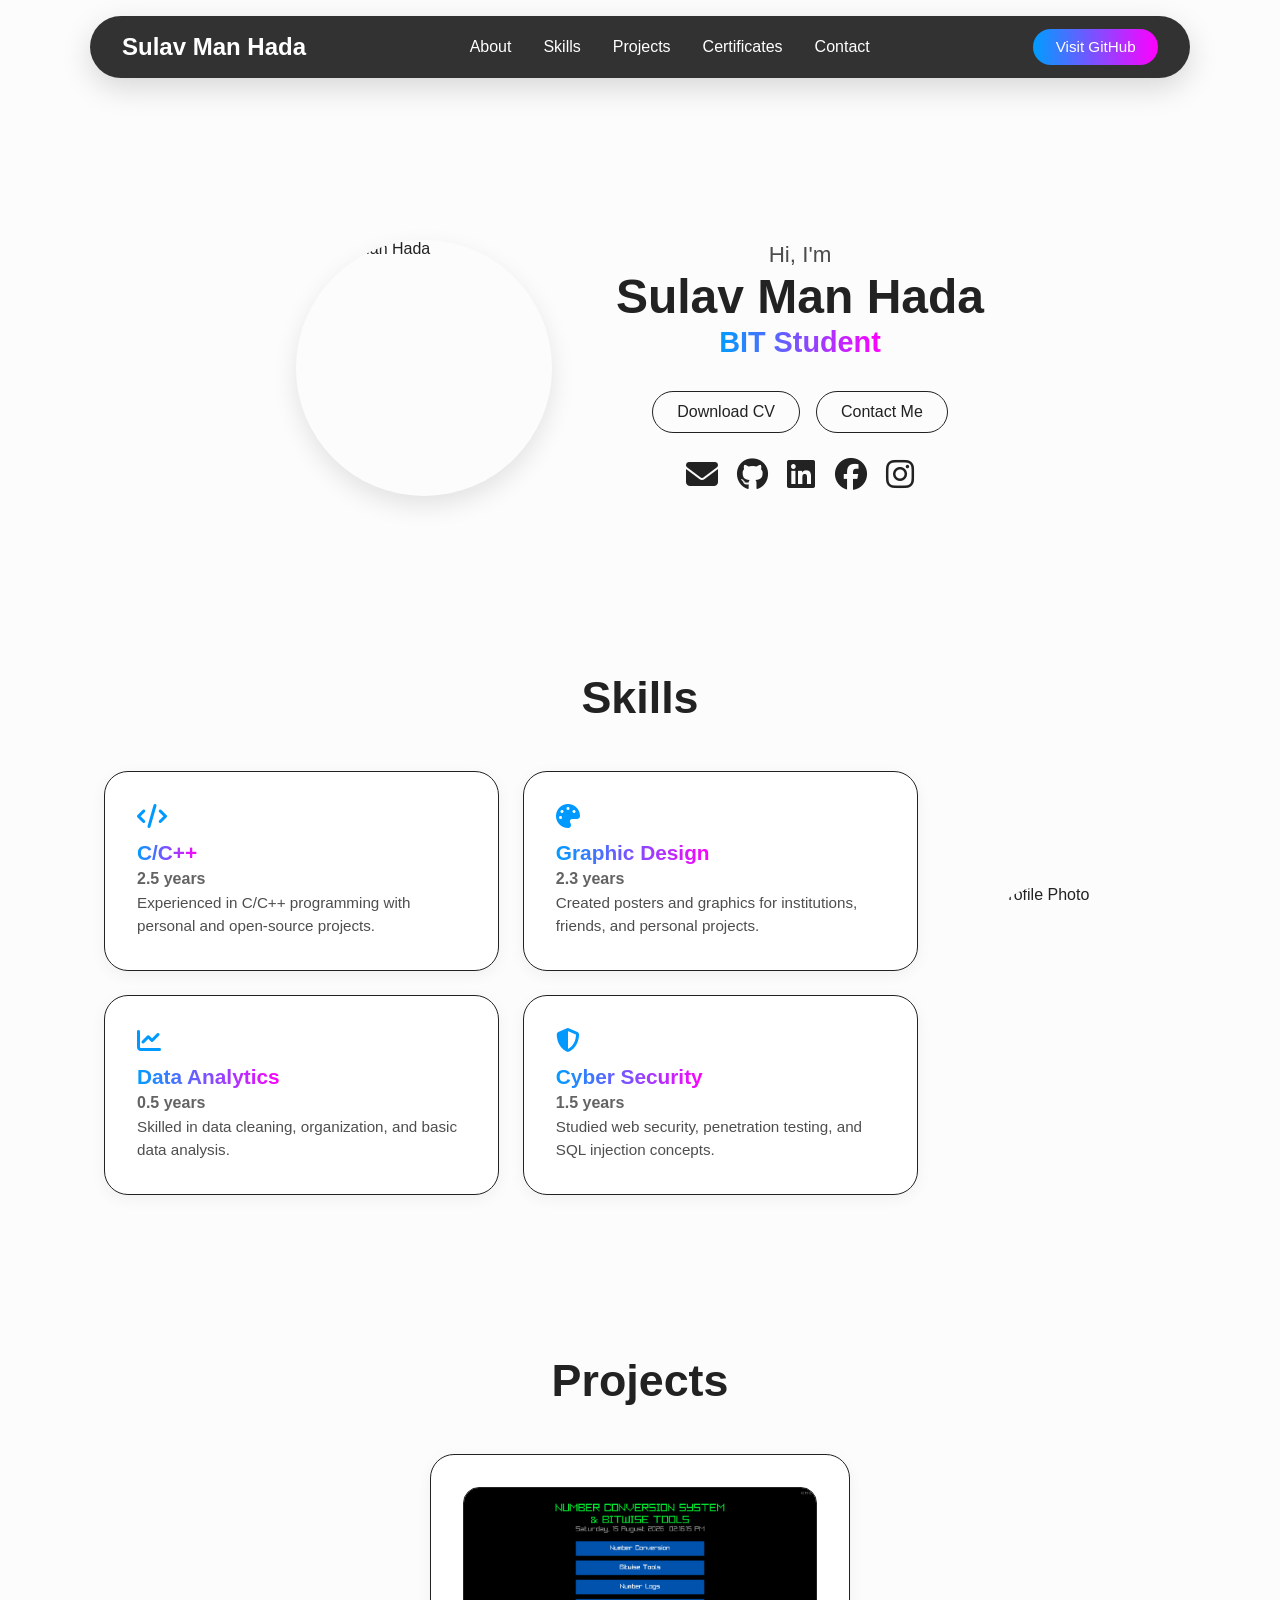
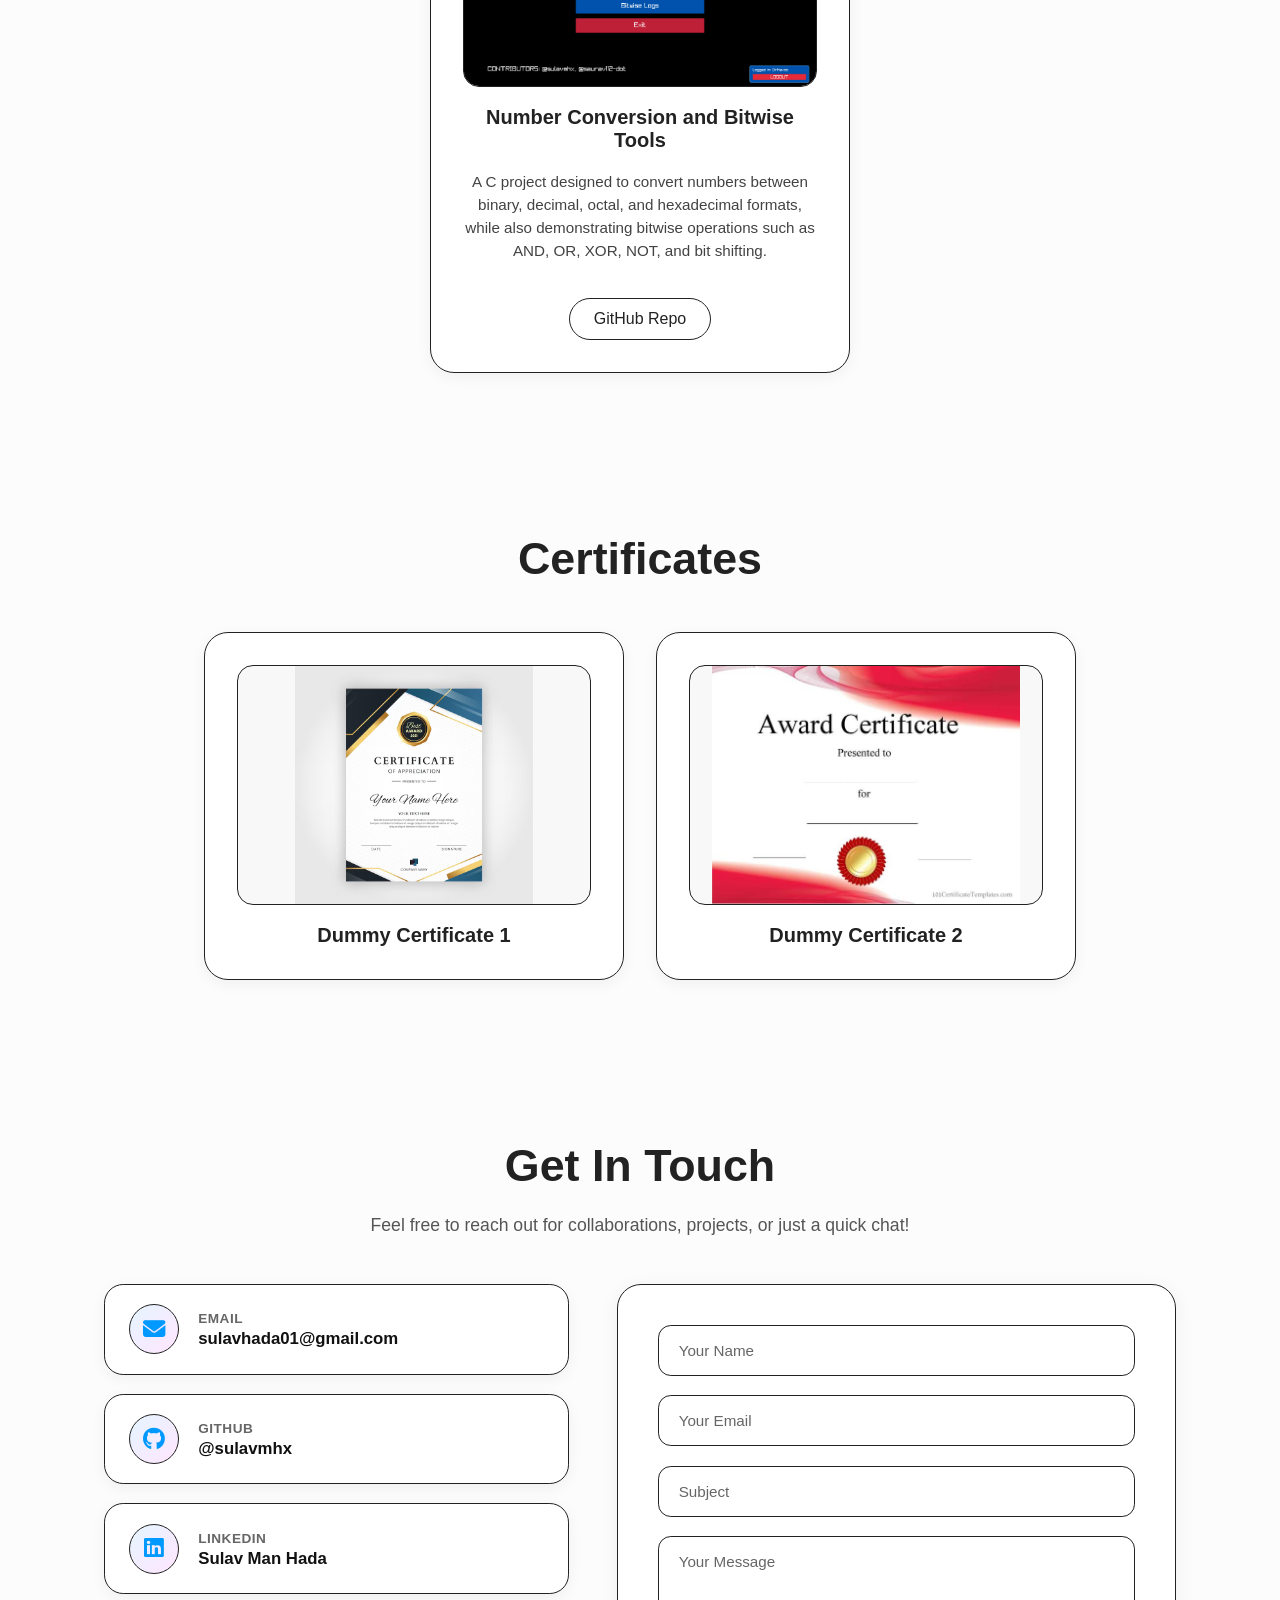
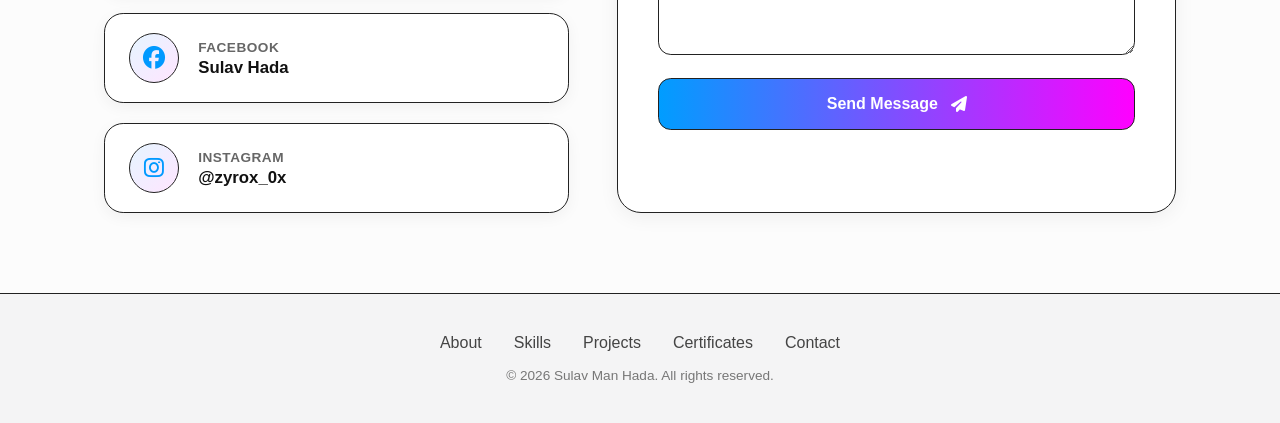
==== index.html @ 3e680df5 "Completed" ====
<!DOCTYPE html>
<html lang="en">
<head>
    <meta charset="UTF-8">
    <meta name="viewport" content="width=device-width, initial-scale=1.0">
    <title>Sulav Man Hada | Portfolio</title>
    <link rel="icon" type="image/png" href="Me/Photo.jpg">
    <link rel="stylesheet" href="styles.css">
    <link rel="stylesheet" href="https://cdnjs.cloudflare.com/ajax/libs/font-awesome/6.4.0/css/all.min.css">
</head>
<body>
    <header class="header">
        <a href="#" class="logo"><span>Sulav Man Hada</span></a>
        <ul class="navbar">
            <li><a href="#about">About</a></li>
            <li><a href="#skills">Skills</a></li>
            <li><a href="#projects">Projects</a></li>
            <li><a href="#certificates">Certificates</a></li>
            <li><a href="#contact">Contact</a></li>

            <li class="navbar-github"><a href="https://github.com/sulavmhx" target="_blank" rel="noopener">Visit GitHub</a></li>
        </ul>
        <i class="fa-solid fa-bars" id="menu-icon" role="button" tabindex="0" aria-label="Toggle navigation menu" aria-expanded="false"></i>
        <a href="https://github.com/sulavmhx" target="_blank" rel="noopener" class="visit-btn">Visit GitHub</a>
    </header>

    <main class="main-content">
        <section id="about" class="about">
            <div class="about-container">
                <img src="me/Photo.jpg" alt="Sulav Man Hada">
                <div class="info-box">
                    <div class="text">
                        <h3>Hi, I'm</h3>
                        <p>Sulav Man Hada</p>
                        <span>BIT Student</span>
                    </div>
                    <div class="btn-group">
                        <a href="CV.pdf" download class="btn">Download CV</a>
                        <a href="#contact" class="btn">Contact Me</a>
                    </div>
                    <div class="socials">
                        <a href="mailto:sulavhada01@gmail.com" aria-label="Email"><i class="fa-solid fa-envelope"></i></a>
                        <a href="https://github.com/sulavmhx" target="_blank" rel="noopener" aria-label="GitHub"><i class="fa-brands fa-github"></i></a>
                        <a href="https://www.linkedin.com/in/sulav-man-hada-7358aa372/" target="_blank" rel="noopener" aria-label="LinkedIn"><i class="fa-brands fa-linkedin"></i></a>
                        <a href="https://www.facebook.com/hada.sulav" target="_blank" rel="noopener" aria-label="Facebook"><i class="fa-brands fa-facebook"></i></a>
                        <a href="https://www.instagram.com/zyrox_0x/" target="_blank" rel="noopener" aria-label="Instagram"><i class="fa-brands fa-instagram"></i></a>
                    </div>
                </div>
            </div>
        </section>

        <section id="skills" class="skills">
            <h2 class="section-title">Skills</h2>
            <div class="skills-info">
                <div class="grid">
                    <div class="grid-card">
                        <i class="fa-solid fa-code"></i>
                        <span>C/C++</span>
                        <h3>2.5 years</h3>
                        <p>Experienced in C/C++ programming with personal and open-source projects.</p>
                    </div>
                    <div class="grid-card">
                        <i class="fa-solid fa-palette"></i>
                        <span>Graphic Design</span>
                        <h3>2.3 years</h3>
                        <p>Created posters and graphics for institutions, friends, and personal projects.</p>
                    </div>
                    <div class="grid-card">
                        <i class="fa-solid fa-chart-line"></i>
                        <span>Data Analytics</span>
                        <h3>0.5 years</h3>
                        <p>Skilled in data cleaning, organization, and basic data analysis.</p>
                    </div>
                    <div class="grid-card">
                        <i class="fa-solid fa-shield-halved"></i>
                        <span>Cyber Security</span>
                        <h3>1.5 years</h3>
                        <p>Studied web security, penetration testing, and SQL injection concepts.</p>
                    </div>
                </div>
                <img src="me/Photo.jpg" alt="Profile Photo">
            </div>
        </section>

        <section id="projects" class="project">
            <h2 class="section-title">Projects</h2>
            <div class="project-grid">
                <div class="project-card">
                    <img src="Project/NumCov.png" alt="Number Conversion and Bitwise Tools screenshot">
                    <span>Number Conversion and Bitwise Tools</span>
                    <p>A C project designed to convert numbers between binary, decimal, octal,
                        and hexadecimal formats, while also demonstrating bitwise operations such as
                        AND, OR, XOR, NOT, and bit shifting.
                    </p>
                    <div class="btn-group">
                        <a href="https://github.com/sulavmhx/Number-Conversion-System" target="_blank" rel="noopener" class="btn">GitHub Repo</a>
                    </div>
                </div>
            </div>
        </section>

        <section id="certificates" class="certificates">
            <h2 class="section-title">Certificates</h2>
            <div class="certificate-grid">
                <div class="certificate-card">
                    <img src="Certificates/Dummy2.avif" alt="Certificate 1" onclick="openCertificate(this.src)">
                    <span>Dummy Certificate 1</span>
                </div>
                <div class="certificate-card">
                    <img src="Certificates/Dummy.jpg" alt="Certificate 2" onclick="openCertificate(this.src)">
                    <span>Dummy Certificate 2</span>
                </div>
            </div>
        </section>

        <section id="contact" class="contacts">
            <h2 class="section-title">Get In Touch</h2>
            <p class="section-subtitle">Feel free to reach out for collaborations, projects, or just a quick chat!</p>
            
            <div class="contact-container">
                <div class="contact-cards">
                    <a href="mailto:sulavhada01@gmail.com" class="contact-card">
                        <div class="card-icon"><i class="fa-solid fa-envelope"></i></div>
                        <div class="card-info">
                            <span>Email</span>
                            <p>sulavhada01@gmail.com</p>
                        </div>
                    </a>

                    <a href="https://github.com/sulavmhx" target="_blank" rel="noopener" class="contact-card">
                        <div class="card-icon"><i class="fa-brands fa-github"></i></div>
                        <div class="card-info">
                            <span>GitHub</span>
                            <p>@sulavmhx</p>
                        </div>
                    </a>

                    <a href="https://www.linkedin.com/in/sulav-man-hada-7358aa372/" target="_blank" rel="noopener" class="contact-card">
                        <div class="card-icon"><i class="fa-brands fa-linkedin"></i></div>
                        <div class="card-info">
                            <span>LinkedIn</span>
                            <p>Sulav Man Hada</p>
                        </div>
                    </a>

                    <a href="https://www.facebook.com/hada.sulav" target="_blank" rel="noopener" class="contact-card">
                        <div class="card-icon"><i class="fa-brands fa-facebook"></i></div>
                        <div class="card-info">
                            <span>Facebook</span>
                            <p>Sulav Hada</p>
                        </div>
                    </a>

                    <a href="https://www.instagram.com/zyrox_0x/" target="_blank" rel="noopener" class="contact-card">
                        <div class="card-icon"><i class="fa-brands fa-instagram"></i></div>
                        <div class="card-info">
                            <span>Instagram</span>
                            <p>@zyrox_0x</p>
                        </div>
                    </a>
                </div>

                <form class="contact-form" action="https://formspree.io/f/mdenlkjw" method="POST">
                    <div class="input-group">
                        <input type="text" name="name" placeholder="Your Name" required>
                    </div>
                    <div class="input-group">
                        <input type="email" name="email" placeholder="Your Email" required>
                    </div>
                    <div class="input-group">
                        <input type="text" name="subject" placeholder="Subject" required>
                    </div>
                    <div class="input-group">
                        <textarea name="message" rows="5" placeholder="Your Message" required></textarea>
                    </div>
                    <button type="submit" class="btn send-btn">Send Message <i class="fa-solid fa-paper-plane"></i></button>
                </form>
            </div>
        </section>
    </main>

    <footer>
        <ul>
            <li><a href="#about">About</a></li>
            <li><a href="#skills">Skills</a></li>
            <li><a href="#projects">Projects</a></li>
            <li><a href="#certificates">Certificates</a></li>
            <li><a href="#contact">Contact</a></li>
        </ul>
        <p class="copyright">© 2026 Sulav Man Hada. All rights reserved.</p>
    </footer>

    <div id="certificate-viewer" class="certificate-viewer" role="dialog" aria-modal="true" aria-label="Certificate Viewer">
        <span class="close-certificate" onclick="closeCertificate()">&times;</span>
        <img id="full-certificate" src="" alt="Full Certificate View">
    </div>

    <script src="portifolio.js"></script>
</body>
</html>
---- styles.css ----
* {
    margin: 0;
    padding: 0;
    box-sizing: border-box;
    font-family: 'Poppins', sans-serif;
    text-decoration: none;
    scroll-behavior: smooth;
    list-style: none;
}

html, body {
    width: 100%;
    overflow-x: hidden;
    background-color: #fcfcfc;
    color: #222;
}



::-webkit-scrollbar {
    width: 10px;
}

::-webkit-scrollbar-track {
    background: #f1f1f1;
}

::-webkit-scrollbar-thumb {
    background: linear-gradient(to bottom, rgb(0, 157, 255), rgb(255, 0, 255));
    border-radius: 5px;
}

::-webkit-scrollbar-thumb:hover {
    background: linear-gradient(to bottom, rgb(0, 130, 220), rgb(220, 0, 220));
}

header {
    position: fixed;
    top: 1rem;
    left: 50%;
    transform: translateX(-50%);
    display: flex;
    align-items: center;
    justify-content: space-between;
    gap: clamp(1rem, 4vw, 3rem);
    background-color: rgba(15, 15, 15, 0.85);
    backdrop-filter: blur(10px);
    color: #fff;
    padding: 0.8rem 2rem;
    border-radius: 3rem;
    z-index: 1000;
    width: 90%;
    max-width: 1100px;
    box-shadow: 0 10px 30px rgba(0, 0, 0, 0.15);
}

.logo {
    font-size: 1.5rem;
    font-weight: 600;
    color: #fff;
    white-space: nowrap;
    transition: transform 0.3s ease-in-out;
}

.logo:hover {
    transform: scale(1.03);
}

.navbar {
    display: flex;
    gap: 2rem;
}

.navbar-github {
    display: none;
}

li a {
    position: relative;
    color: #fff;
    font-weight: 300;
}

li a::before {
    content: '';
    position: absolute;
    left: 0;
    width: 0;
    height: 3px;
    top: 25px;
    border-radius: 1rem;
    background: linear-gradient(to right, rgb(0, 157, 255), rgb(255, 0, 255));
    transition: width 0.3s ease-in-out;
}

li a:hover::before {
    width: 100%;
}

.visit-btn {
    padding: 0.6rem 1.4rem;
    border-radius: 3rem;
    border: none;
    font-weight: 500;
    font-size: 0.95rem;
    color: white;
    cursor: pointer;
    white-space: nowrap;
    background: linear-gradient(to right, rgb(0, 157, 255), rgb(255, 0, 255));
    transition: transform 0.3s ease-in-out, background 0.3s ease-in-out;
    display: inline-block;
}

.visit-btn:hover {
    transform: scale(1.03);
    background: linear-gradient(to right, rgb(255, 0, 255), rgb(0, 157, 255));
}

#menu-icon {
    display: none;
    font-size: 1.8rem;
    color: #fff;
    cursor: pointer;
    padding: 0.3rem;
    line-height: 1;
}

.main-content {
    display: flex;
    flex-direction: column;
    align-items: center;
    width: 100%;
}

section {
    padding: 5rem 5%;
    width: 100%;
    max-width: 1200px;
    margin: 0 auto;
}

.about {
    display: flex;
    align-items: center;
    justify-content: center;
    padding-top: 15rem;
}

.about .about-container {
    display: flex;
    align-items: center;
    justify-content: center;
    gap: 4rem;
    width: 100%;
}

.about img {
    width: clamp(160px, 20vw, 280px);
    aspect-ratio: 1 / 1;
    object-fit: cover;
    border-radius: 50%;
    box-shadow: 0 10px 25px rgba(0,0,0,0.1);
}

.info-box {
    display: flex;
    flex-direction: column;
    align-items: center;
    gap: 1rem;
    justify-content: center;
    text-align: center;
}

.info-box h3 {
    font-size: 1.4rem;
    font-weight: 500;
    opacity: 0.8;
}

.info-box p {
    font-size: 3rem;
    font-weight: 700;
    line-height: 1.2;
}

.info-box span {
    background: linear-gradient(to right, rgb(0, 157, 255), rgb(255, 0, 255));
    background-clip: text;
    -webkit-background-clip: text;
    color: transparent;
    font-size: 1.8rem;
    font-weight: 600;
}

.btn-group {
    display: flex;
    gap: 1rem;
    margin-top: 1rem;
}

.btn {
    padding: 0.7rem 1.5rem;
    border-radius: 2rem;
    border: 1.5px solid #222;
    font-weight: 500;
    cursor: pointer;
    white-space: nowrap;
    transition: all 0.2s ease-in-out;
    display: inline-block;
    color: #222;
    background: transparent;
}

.btn:hover {
    background-color: #222;
    color: #fff;
}

.socials {
    display: flex;
    font-size: 2rem;
    gap: 1.2rem;
    margin-top: 0.5rem;
}

.socials i:hover {
    transform: scale(1.2);
    background: linear-gradient(to right, rgb(0, 157, 255), rgb(255, 0, 255));
    -webkit-background-clip: text;
    background-clip: text;
    color: transparent;
}

.socials a {
    color: #222;
    transition: transform 0.2s ease, color 0.2s ease;
}

.socials a:hover {
    transform: translateY(-3px);
    color: #0099ff;
}

.section-title {
    text-align: center;
    font-size: 2.8rem;
    font-weight: 700;
    margin-bottom: 3rem;
}

.skills {
    padding-top: 6rem; 
}

.skills-info {
    display: flex;
    align-items: center;
    justify-content: center;
    gap: 4rem;
    width: 100%;
    overflow: visible; 
}

.skills img {
    width: clamp(160px, 20vw, 280px);
    aspect-ratio: 1 / 1;
    object-fit: cover;
    border-radius: 4rem;
}

.grid {
    display: grid;
    grid-template-columns: repeat(auto-fit, minmax(280px, 1fr));
    gap: 1.5rem;
    width: 100%;
}

.grid-card {
    border: 1.5px solid #222;
    border-radius: 1.5rem;
    padding: 2rem;
    display: flex;
    flex-direction: column;
    align-items: flex-start;
    background: #fff;
    box-shadow: 0 4px 15px rgba(0, 0, 0, 0.05);
    transition: all 0.3s ease;
}

.grid-card:hover {
    transform: translateY(-4px);
    box-shadow: 0 10px 25px rgba(0, 0, 0, 0.12);
}

.grid-card i {
    font-size: 1.5rem;
    margin-bottom: 0.8rem;
    color: #0099ff;
}

.grid-card span {
    font-size: 1.3rem;
    font-weight: 600;
    background: linear-gradient(to right, rgb(0, 157, 255), rgb(255, 0, 255));
    background-clip: text;
    -webkit-background-clip: text;
    color: transparent;
}

.grid-card h3 {
    font-size: 1rem;
    margin: 0.3rem 0;
    opacity: 0.7;
}

.grid-card p {
    font-size: 0.95rem;
    line-height: 1.5;
    opacity: 0.8;
}

.project-grid, .certificate-grid {
    display: flex;
    flex-wrap: wrap;
    justify-content: center;
    gap: 2rem;
    width: 100%;
}

.project-card, .certificate-card {
    width: 100%;
    max-width: 420px;
    padding: 2rem;
    display: flex;
    flex-direction: column;
    align-items: center;
    text-align: center;
    gap: 1.2rem;
    background: #fff;
    border: 1.5px solid #222;
    border-radius: 1.5rem;
    box-shadow: 0 4px 15px rgba(0, 0, 0, 0.05);
    transition: all 0.3s ease;
}

.project-card:hover, .certificate-card:hover {
    transform: translateY(-5px);
    box-shadow: 0 12px 30px rgba(0, 0, 0, 0.12);
}

.project-card img, .certificate-card img {
    width: 100%;
    max-height: 240px;
    object-fit: cover;
    border-radius: 1rem;
    border: 1.5px solid #222;
}

.certificate-card img {
    cursor: zoom-in;
    object-fit: contain;
    background: #f8f8f8;
}

.project-card span, .certificate-card span {
    font-size: 1.25rem;
    font-weight: 600;
}

.project-card p {
    font-size: 0.95rem;
    line-height: 1.5;
    opacity: 0.85;
}

.contacts {
    display: flex;
    flex-direction: column;
    align-items: center;
    width: 100%;
}

.section-subtitle {
    text-align: center;
    font-size: 1.1rem;
    color: #555;
    margin-top: -1.5rem;
    margin-bottom: 3rem;
    max-width: 600px;
}

.contact-container {
    display: grid;
    grid-template-columns: 1fr 1.2fr;
    gap: 3rem;
    width: 100%;
    max-width: 1100px;
}

/* Contact Cards Column */
.contact-cards {
    display: flex;
    flex-direction: column;
    gap: 1.2rem;
}

.contact-card {
    display: flex;
    align-items: center;
    gap: 1.2rem;
    padding: 1.2rem 1.5rem;
    background: #ffffff;
    border: 1.5px solid #222;
    border-radius: 1.2rem;
    box-shadow: 0 4px 15px rgba(0, 0, 0, 0.05);
    transition: all 0.3s ease;
}

.contact-card:hover {
    transform: translateX(8px);
    box-shadow: 0 8px 25px rgba(0, 0, 0, 0.12);
}

.card-icon {
    width: 50px;
    height: 50px;
    border-radius: 50%;
    background: linear-gradient(135deg, rgba(0, 157, 255, 0.1), rgba(255, 0, 255, 0.1));
    border: 1.5px solid #222;
    display: flex;
    align-items: center;
    justify-content: center;
    font-size: 1.4rem;
    color: #0099ff;
    flex-shrink: 0;
    transition: all 0.3s ease;
}

.contact-card:hover .card-icon {
    background: linear-gradient(to right, rgb(0, 157, 255), rgb(255, 0, 255));
    color: #ffffff;
    border-color: transparent;
}

.card-info span {
    font-size: 0.85rem;
    font-weight: 600;
    color: #666;
    text-transform: uppercase;
    letter-spacing: 0.5px;
}

.card-info p {
    font-size: 1.05rem;
    font-weight: 600;
    color: #111;
    margin-top: 2px;
}

.contact-form {
    display: flex;
    flex-direction: column;
    gap: 1.2rem;
    background: #ffffff;
    padding: 2.5rem;
    border-radius: 1.5rem;
    border: 1.5px solid #222;
    box-shadow: 0 4px 20px rgba(0, 0, 0, 0.06);
}

.input-group input,
.input-group textarea {
    width: 100%;
    padding: 1rem 1.2rem;
    border-radius: 0.8rem;
    border: 1.5px solid #222;
    outline: none;
    font-size: 0.95rem;
    font-family: inherit;
    background: #ffffff;
    color: #111;
    transition: all 0.3s ease;
}

.input-group input::placeholder,
.input-group textarea::placeholder {
    color: #666;
}

.input-group input:focus,
.input-group textarea:focus {
    border-color: #0099ff;
    box-shadow: 0 0 0 4px rgba(0, 157, 255, 0.15);
}

.send-btn {
    display: flex;
    align-items: center;
    justify-content: center;
    gap: 0.8rem;
    width: 100%;
    padding: 1rem;
    font-size: 1rem;
    font-weight: 600;
    color: #ffffff;
    background: linear-gradient(to right, rgb(0, 157, 255), rgb(255, 0, 255));
    border: 1.5px solid #222;
    border-radius: 0.8rem;
    cursor: pointer;
    transition: transform 0.2s ease, box-shadow 0.2s ease;
}

.send-btn:hover {
    transform: translateY(-2px);
    box-shadow: 0 8px 20px rgba(0, 157, 255, 0.3);
    background: linear-gradient(to right, rgb(0, 140, 230), rgb(230, 0, 230));
    color: #ffffff;
}

.certificate-viewer {
    display: none;
    position: fixed;
    top: 0;
    left: 0;
    width: 100%;
    height: 100%;
    background: rgba(0, 0, 0, 0.88);
    align-items: center;
    justify-content: center;
    z-index: 2000;
}

.certificate-viewer img {
    max-width: 90%;
    max-height: 85vh;
    border-radius: 0.8rem;
    box-shadow: 0 10px 30px rgba(0,0,0,0.5);
}

.close-certificate {
    position: absolute;
    top: 2rem;
    right: 3rem;
    font-size: 3rem;
    color: #fff;
    cursor: pointer;
    line-height: 1;
}

footer {
    width: 100%;
    padding: 2.5rem 1rem;
    display: flex;
    flex-direction: column;
    gap: 1rem;
    align-items: center;
    justify-content: center;
    background-color: #f4f4f5;
    border-top: 1.5px solid #222;
}

footer ul {
    display: flex;
    align-items: center;
    gap: 2rem;
}

footer ul li a {
    color: #444;
    font-weight: 500;
}

footer ul li a:hover {
    color: #000;
}

.copyright {
    font-size: 0.85rem;
    color: #777;
}

/* Responsive Rules */
@media (max-width: 850px) {
    header .logo {
        font-size: 1.2rem;
    }

    header .visit-btn {
        display: none;
    }

    header #menu-icon {
        display: block;
    }

    .navbar {
        position: absolute;
        top: calc(100% + 0.5rem);
        left: 0;
        width: 100%;
        max-height: 70vh;
        overflow-y: auto;
        padding: 1.5rem;
        flex-direction: column;
        text-align: center;
        background: rgba(15, 15, 15, 0.95);
        border-radius: 1.5rem;
        display: none;
        z-index: 1001;
    }

    .navbar.active {
        display: flex;
    }

    .navbar-github {
        display: list-item;
        margin-top: 1rem;
        padding-top: 1rem;
        border-top: 1px solid rgba(255, 255, 255, 0.15);
    }

    .navbar-github a {
        background: linear-gradient(to right, rgb(0, 157, 255), rgb(255, 0, 255));
        background-clip: text;
        -webkit-background-clip: text;
        color: transparent;
        font-weight: 600;
    }

    .about .about-container {
        flex-direction: column;
        gap: 2rem;
    }

    .skills-info {
        flex-direction: column;
        gap: 2rem;
    }

    .grid {
        grid-template-columns: 1fr;
        width: 100%;
    }

    section {
        padding: 4rem 5% 2rem;
    }

    .about {
        padding-top: 7rem;
    }

    .section-title {
        font-size: 2.2rem;
        margin-bottom: 2rem;
    }

    .contact-container {
        grid-template-columns: 1fr;
        gap: 2rem;
    }
    
    .contact-card:hover {
        transform: translateY(-3px);
    }
    
    .contact-form {
        padding: 1.8rem;
    }
}

@media (max-width: 480px) {
    header {
        padding: 0.6rem 1.2rem;
    }

    .info-box p {
        font-size: 2.2rem;
    }

    .contacts .socials {
        font-size: 2rem;
        gap: 1rem;
    }

    footer ul {
        gap: 1rem;
        flex-wrap: wrap;
        justify-content: center;
    }
}
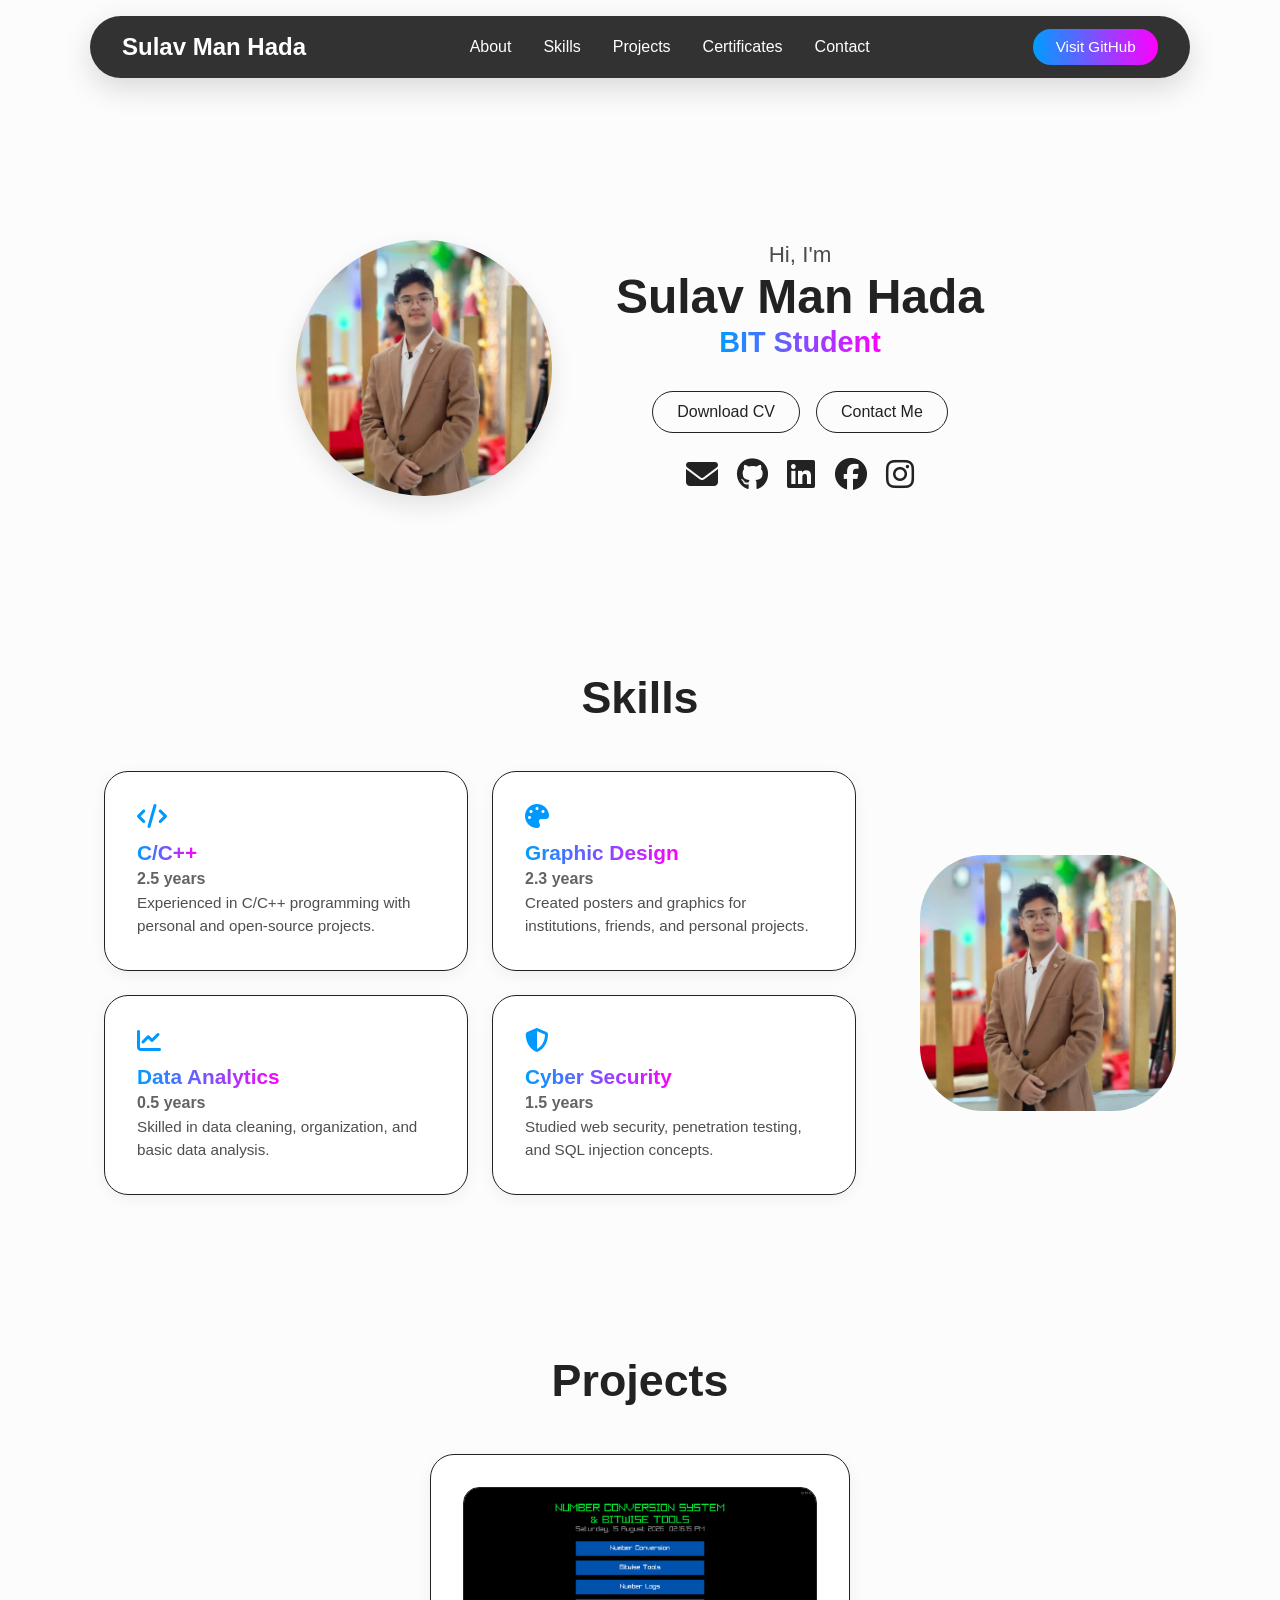
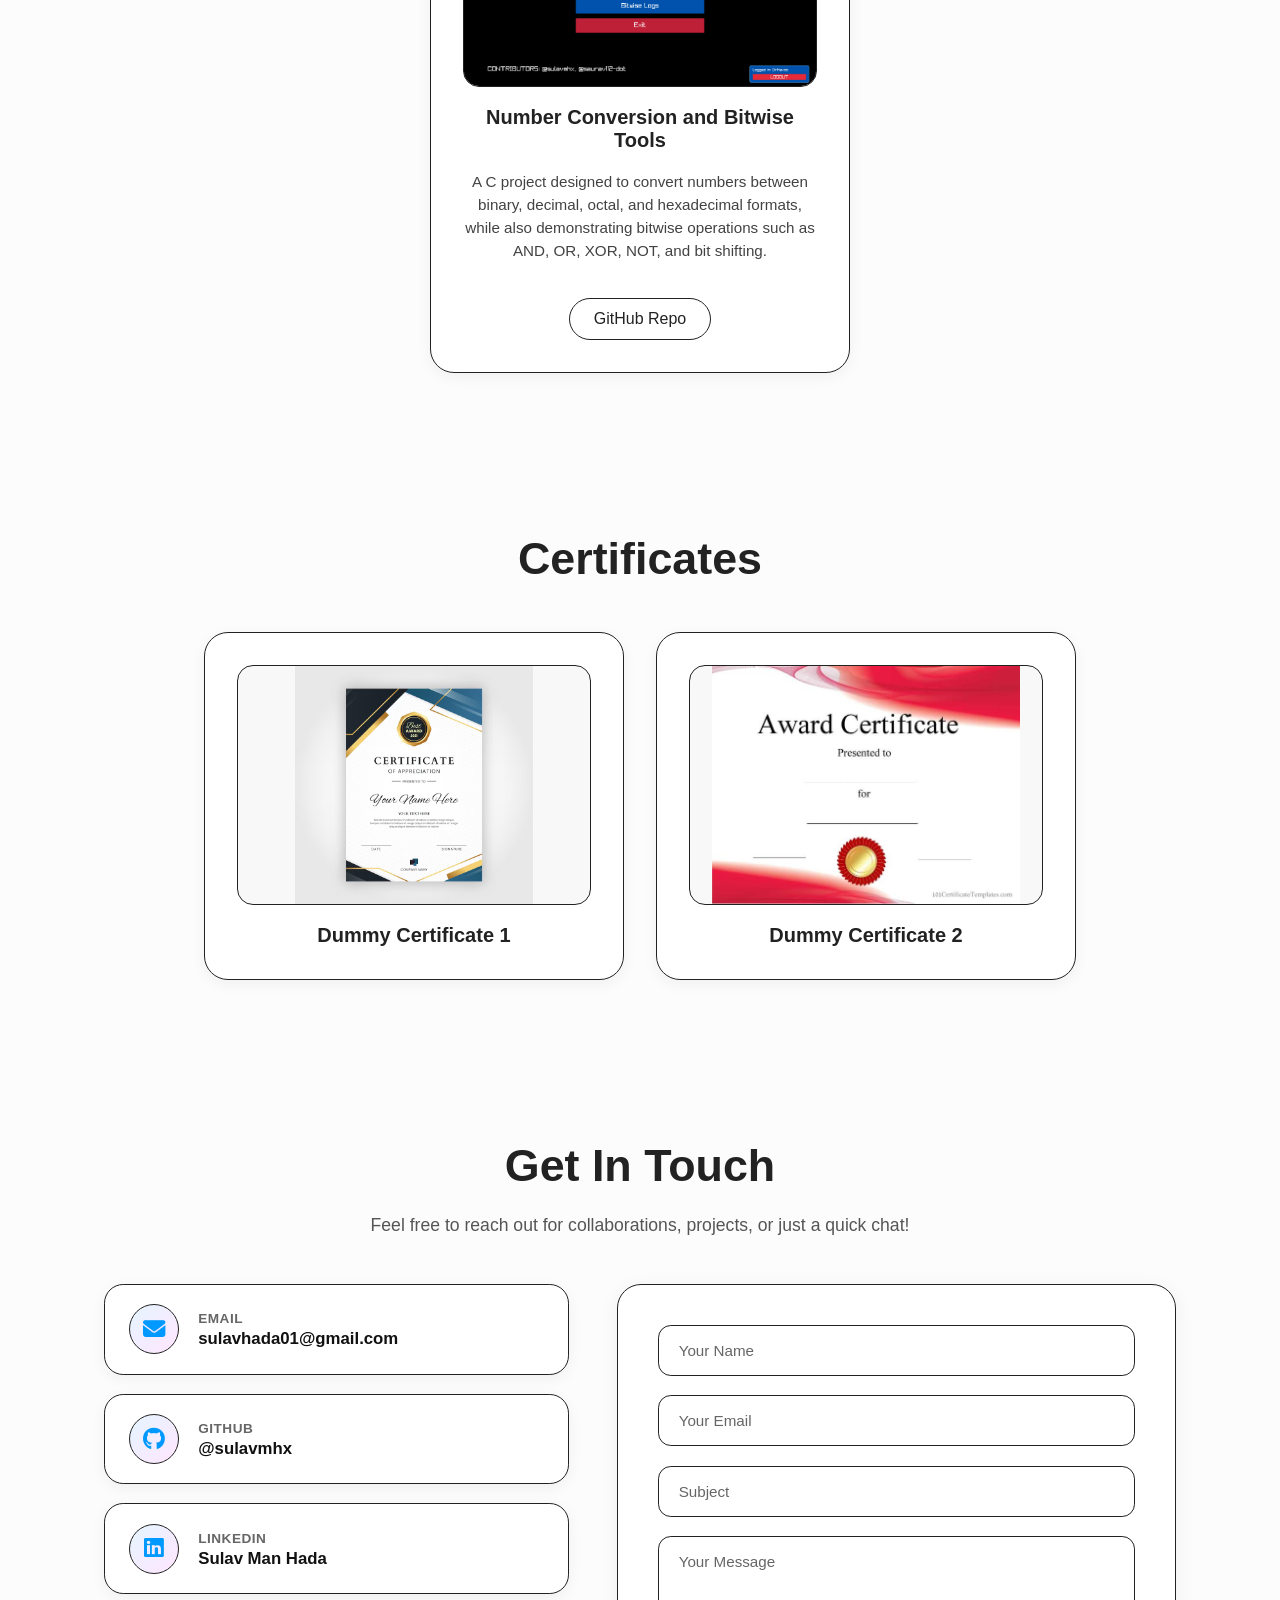
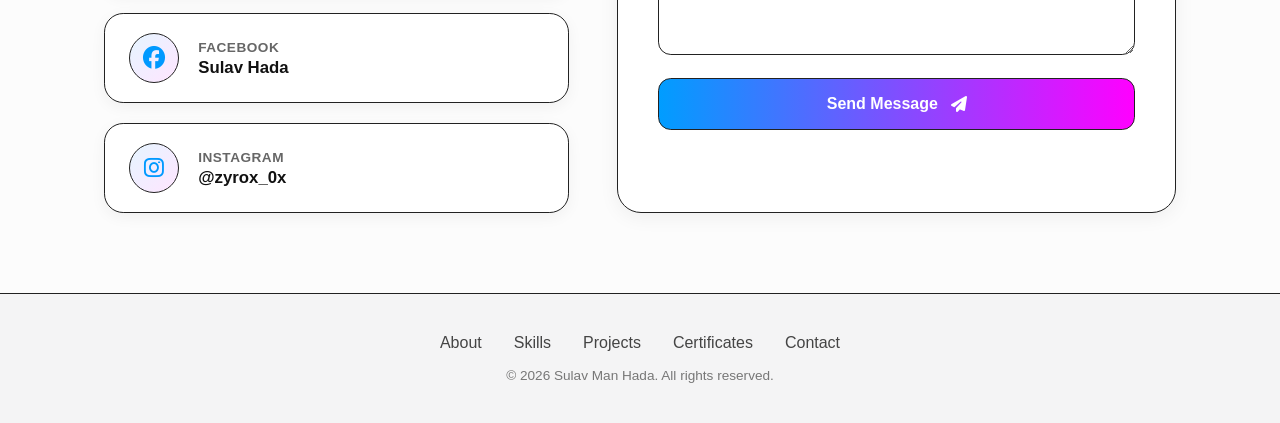
==== commit 702913fa: "Fixed Profile Image" ====
--- a/index.html
+++ b/index.html
@@ -27,7 +27,7 @@
     <main class="main-content">
         <section id="about" class="about">
             <div class="about-container">
-                <img src="me/Photo.jpg" alt="Sulav Man Hada">
+                <img src="Me/Photo.jpg" alt="Sulav Man Hada">
                 <div class="info-box">
                     <div class="text">
                         <h3>Hi, I'm</h3>
@@ -78,7 +78,7 @@
                         <p>Studied web security, penetration testing, and SQL injection concepts.</p>
                     </div>
                 </div>
-                <img src="me/Photo.jpg" alt="Profile Photo">
+                <img src="Me/Photo.jpg" alt="Profile Photo">
             </div>
         </section>
 
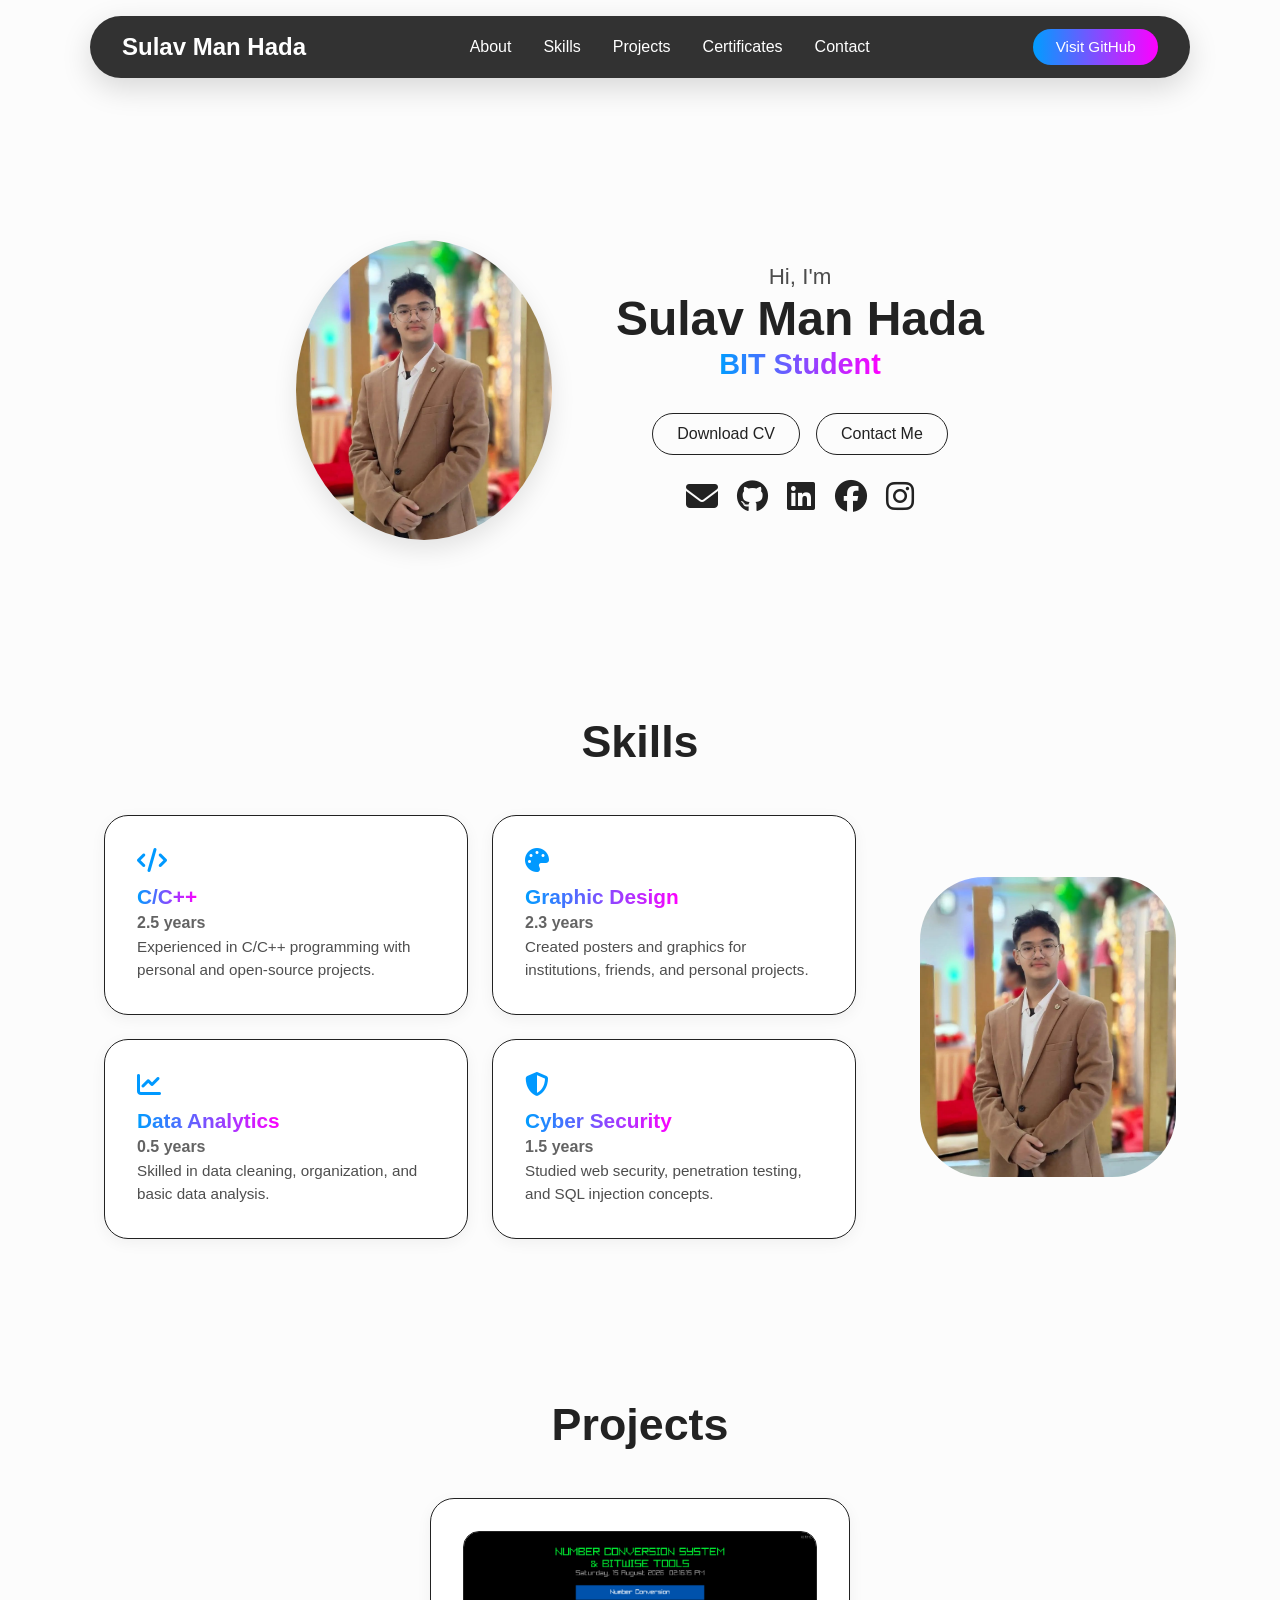
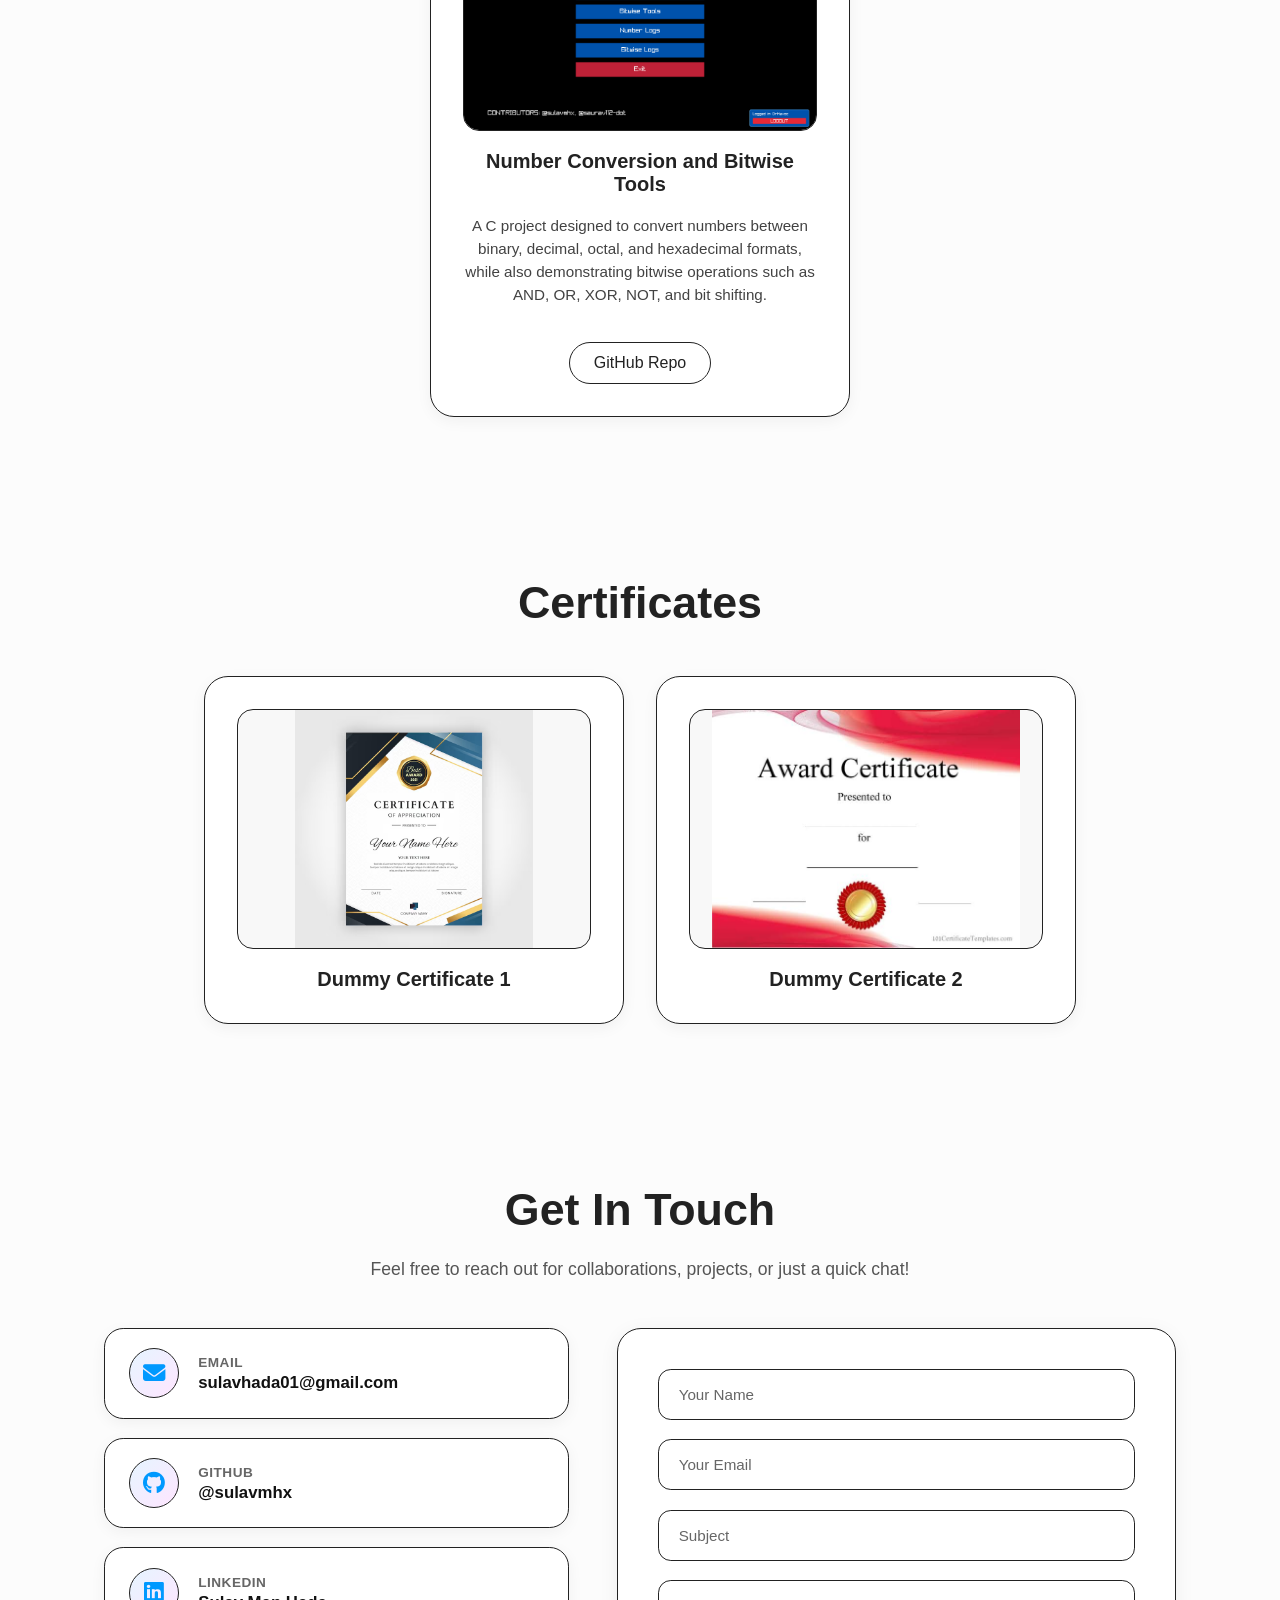
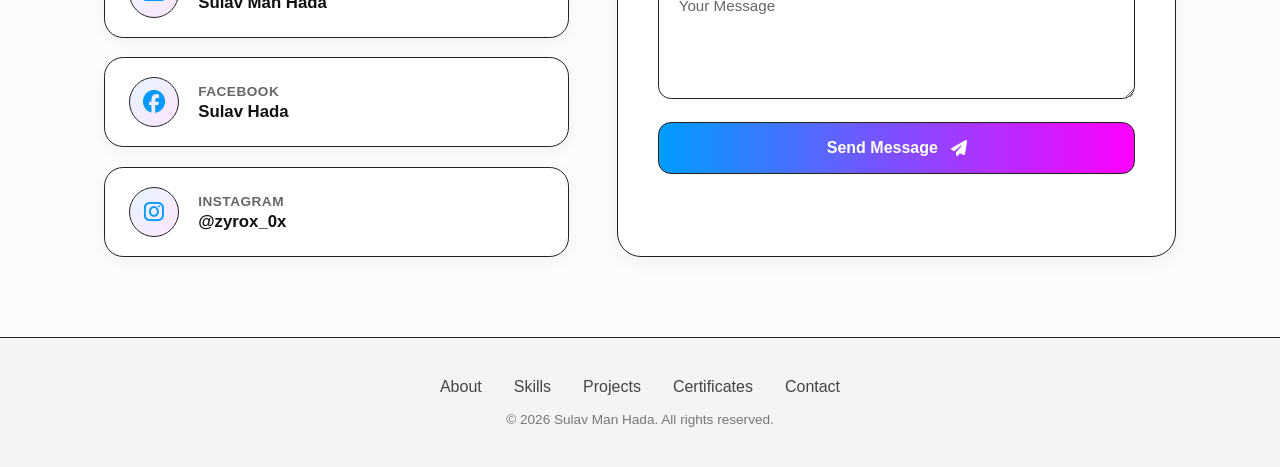
==== commit cf7e39a0: "Compeleted" ====
--- a/index.html
+++ b/index.html
@@ -27,7 +27,7 @@
     <main class="main-content">
         <section id="about" class="about">
             <div class="about-container">
-                <img src="Me/Photo.jpg" alt="Sulav Man Hada">
+                <img src="Me/Photo.jpg" alt="Sulav Man Hada" class="profile-image">
                 <div class="info-box">
                     <div class="text">
                         <h3>Hi, I'm</h3>
@@ -78,7 +78,7 @@
                         <p>Studied web security, penetration testing, and SQL injection concepts.</p>
                     </div>
                 </div>
-                <img src="Me/Photo.jpg" alt="Profile Photo">
+                <img src="Me/Photo.jpg" alt="Sulav Man Hada" class="profile-image">
             </div>
         </section>
 
@@ -197,4 +197,4 @@
 
     <script src="portifolio.js"></script>
 </body>
-</html>
+</html>
--- a/styles.css
+++ b/styles.css
@@ -14,8 +14,6 @@
     background-color: #fcfcfc;
     color: #222;
 }
-
-
 
 ::-webkit-scrollbar {
     width: 10px;
@@ -160,6 +158,14 @@
     object-fit: cover;
     border-radius: 50%;
     box-shadow: 0 10px 25px rgba(0,0,0,0.1);
+}
+
+.profile-image {
+    width: 300px;
+    height: 300px;
+    object-fit: cover;
+    border-radius: 50%;
+    display: block;
 }
 
 .info-box {
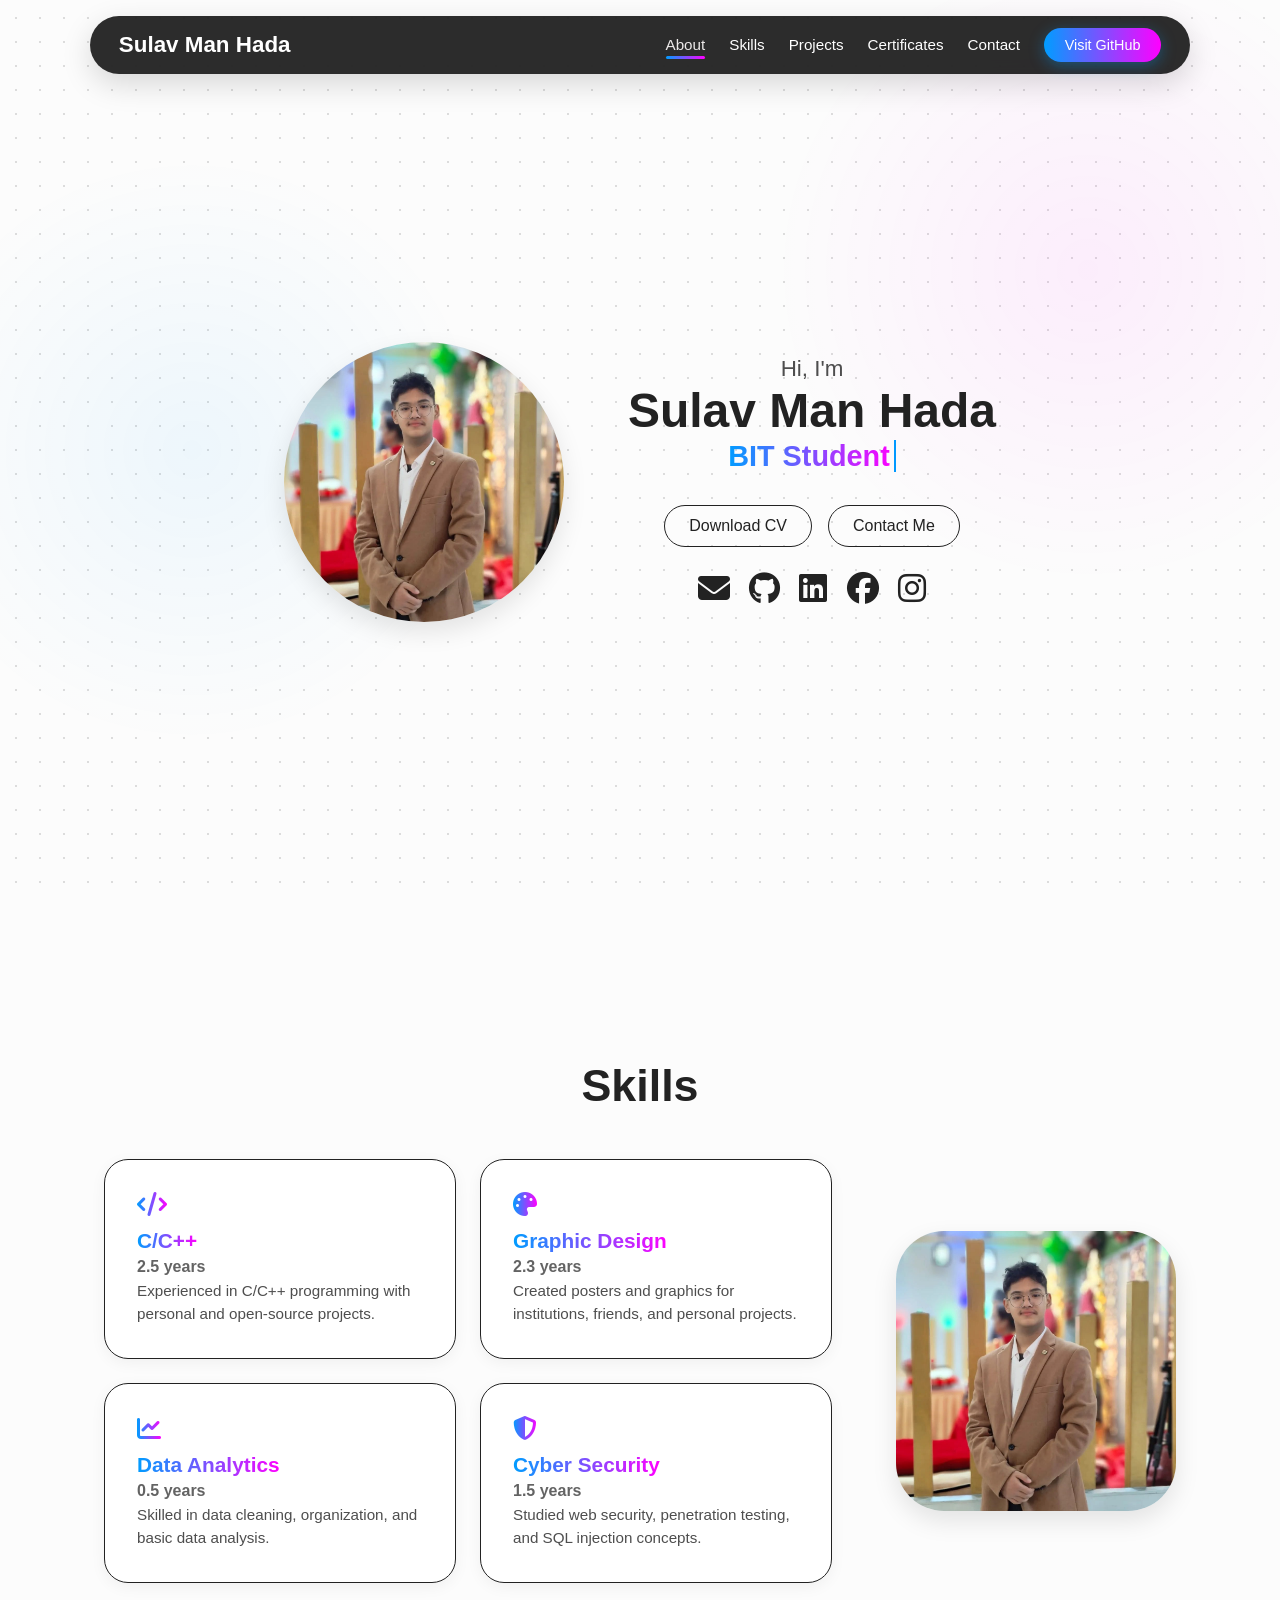
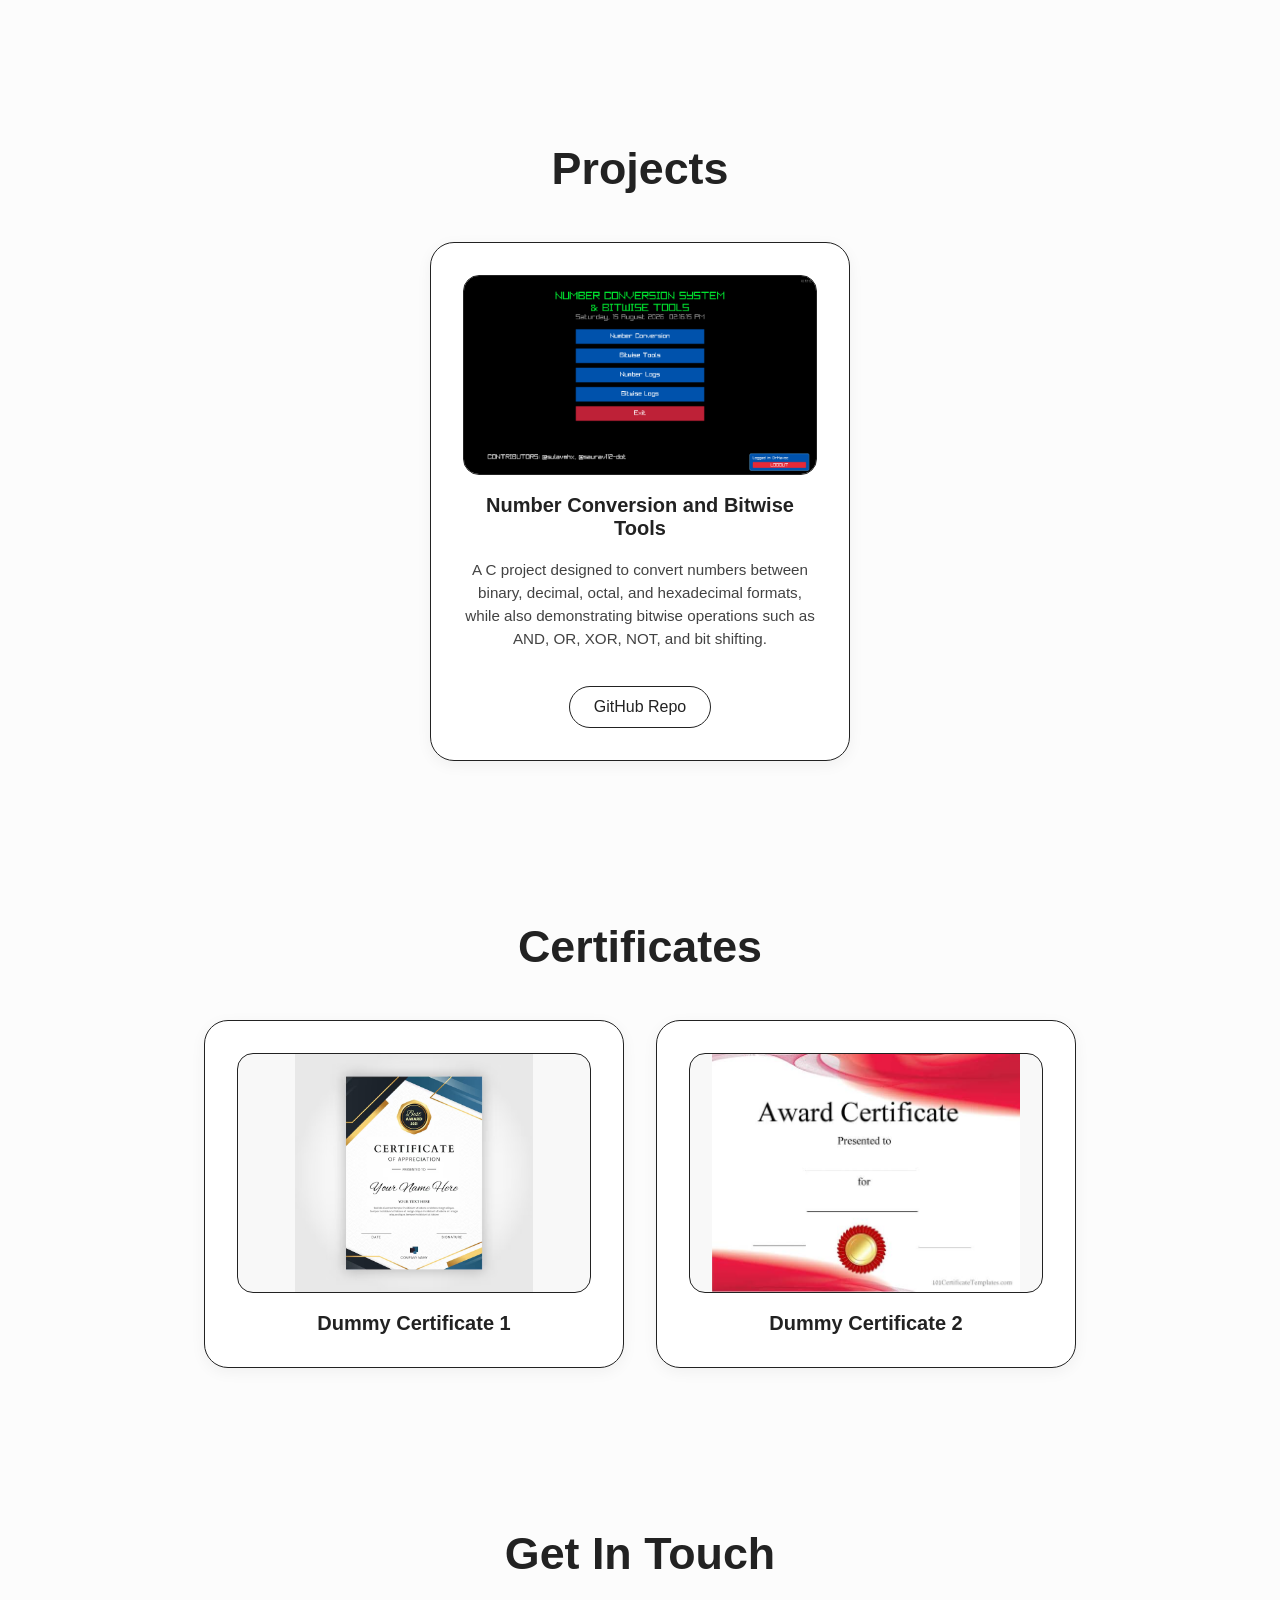
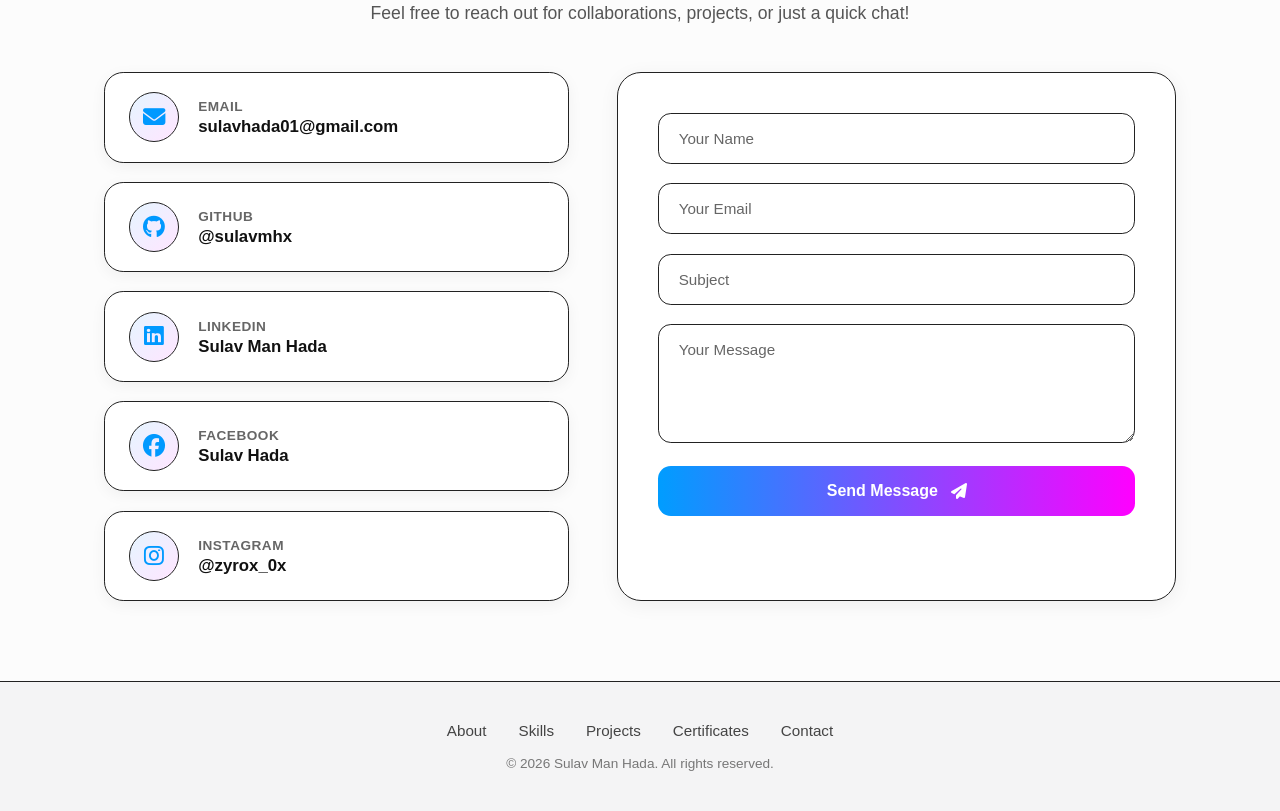
==== commit b1295728: "New Ui" ====
--- a/index.html
+++ b/index.html
@@ -11,17 +11,21 @@
 <body>
     <header class="header">
         <a href="#" class="logo"><span>Sulav Man Hada</span></a>
-        <ul class="navbar">
-            <li><a href="#about">About</a></li>
-            <li><a href="#skills">Skills</a></li>
-            <li><a href="#projects">Projects</a></li>
-            <li><a href="#certificates">Certificates</a></li>
-            <li><a href="#contact">Contact</a></li>
-
-            <li class="navbar-github"><a href="https://github.com/sulavmhx" target="_blank" rel="noopener">Visit GitHub</a></li>
-        </ul>
+        
+        <nav>
+            <ul class="navbar">
+                <li><a href="#about">About</a></li>
+                <li><a href="#skills">Skills</a></li>
+                <li><a href="#projects">Projects</a></li>
+                <li><a href="#certificates">Certificates</a></li>
+                <li><a href="#contact">Contact</a></li>
+                <li class="navbar-github">
+                    <a href="https://github.com/sulavmhx" target="_blank" rel="noopener" class="visit-btn">Visit GitHub</a>
+                </li>
+            </ul>
+        </nav>
+        
         <i class="fa-solid fa-bars" id="menu-icon" role="button" tabindex="0" aria-label="Toggle navigation menu" aria-expanded="false"></i>
-        <a href="https://github.com/sulavmhx" target="_blank" rel="noopener" class="visit-btn">Visit GitHub</a>
     </header>
 
     <main class="main-content">
@@ -32,7 +36,7 @@
                     <div class="text">
                         <h3>Hi, I'm</h3>
                         <p>Sulav Man Hada</p>
-                        <span>BIT Student</span>
+                        <span class="typing-text">BIT Student</span>
                     </div>
                     <div class="btn-group">
                         <a href="CV.pdf" download class="btn">Download CV</a>
@@ -195,6 +199,9 @@
         <img id="full-certificate" src="" alt="Full Certificate View">
     </div>
 
+    <button id="back-to-top" aria-label="Back to top">
+    <i class="fa-solid fa-arrow-up"></i>
+    </button>
     <script src="portifolio.js"></script>
 </body>
 </html>
--- a/styles.css
+++ b/styles.css
@@ -13,10 +13,29 @@
     overflow-x: hidden;
     background-color: #fcfcfc;
     color: #222;
+    background-image: radial-gradient(#dcdcdc 1px, transparent 1px);
+    background-size: 24px 24px;
+    background-position: center center;
+    background-attachment: fixed;
+    position: relative;
+    z-index: 0;
+}
+
+body::before {
+    content: '';
+    position: fixed;
+    top: 0;
+    left: 0;
+    width: 100vw;
+    height: 100vh;
+    background: radial-gradient(circle at 15% 50%, rgba(0, 157, 255, 0.06), transparent 25%),
+                radial-gradient(circle at 85% 30%, rgba(255, 0, 255, 0.06), transparent 25%);
+    z-index: -1;
+    pointer-events: none;
 }
 
 ::-webkit-scrollbar {
-    width: 10px;
+    width: 10px; 
 }
 
 ::-webkit-scrollbar-track {
@@ -40,20 +59,20 @@
     display: flex;
     align-items: center;
     justify-content: space-between;
-    gap: clamp(1rem, 4vw, 3rem);
-    background-color: rgba(15, 15, 15, 0.85);
-    backdrop-filter: blur(10px);
+    background-color: rgba(15, 15, 15, 0.88);
+    backdrop-filter: blur(12px);
+    -webkit-backdrop-filter: blur(12px);
     color: #fff;
-    padding: 0.8rem 2rem;
+    padding: 0.75rem 1.8rem;
     border-radius: 3rem;
     z-index: 1000;
-    width: 90%;
+    width: 92%;
     max-width: 1100px;
     box-shadow: 0 10px 30px rgba(0, 0, 0, 0.15);
 }
 
 .logo {
-    font-size: 1.5rem;
+    font-size: 1.4rem;
     font-weight: 600;
     color: #fff;
     white-space: nowrap;
@@ -66,60 +85,71 @@
 
 .navbar {
     display: flex;
-    gap: 2rem;
-}
-
-.navbar-github {
-    display: none;
+    align-items: center;
+    gap: 1.5rem;
 }
 
 li a {
     position: relative;
     color: #fff;
     font-weight: 300;
+    font-size: 0.95rem;
+    transition: color 0.3s ease;
 }
 
 li a::before {
     content: '';
     position: absolute;
     left: 0;
+    bottom: -6px;
     width: 0;
     height: 3px;
-    top: 25px;
     border-radius: 1rem;
     background: linear-gradient(to right, rgb(0, 157, 255), rgb(255, 0, 255));
     transition: width 0.3s ease-in-out;
 }
 
-li a:hover::before {
-    width: 100%;
+li a:hover::before,
+li a.active-link::before {
+    width: 100%;
+}
+
+.navbar li a.active-link {
+    color: rgb(237, 234, 234);
+    font-weight: 500;
 }
 
 .visit-btn {
-    padding: 0.6rem 1.4rem;
+    padding: 0.55rem 1.3rem;
     border-radius: 3rem;
     border: none;
     font-weight: 500;
-    font-size: 0.95rem;
-    color: white;
+    font-size: 0.9rem;
+    color: white !important;
     cursor: pointer;
     white-space: nowrap;
     background: linear-gradient(to right, rgb(0, 157, 255), rgb(255, 0, 255));
-    transition: transform 0.3s ease-in-out, background 0.3s ease-in-out;
+    box-shadow: 0 4px 15px rgba(0, 157, 255, 0.35);
+    transition: transform 0.3s ease-in-out, background 0.3s ease-in-out, box-shadow 0.3s ease-in-out;
     display: inline-block;
 }
 
+.visit-btn::before {
+    display: none !important;
+}
+
 .visit-btn:hover {
-    transform: scale(1.03);
+    transform: scale(1.04) translateY(-1px);
     background: linear-gradient(to right, rgb(255, 0, 255), rgb(0, 157, 255));
+    box-shadow: 0 6px 20px rgba(255, 0, 255, 0.4);
 }
 
 #menu-icon {
     display: none;
-    font-size: 1.8rem;
+    font-size: 1.6rem;
     color: #fff;
     cursor: pointer;
-    padding: 0.3rem;
+    padding: 0.2rem;
     line-height: 1;
 }
 
@@ -141,7 +171,9 @@
     display: flex;
     align-items: center;
     justify-content: center;
-    padding-top: 15rem;
+    min-height: 100vh;
+    padding-top: 6rem;
+    padding-bottom: 2rem;
 }
 
 .about .about-container {
@@ -152,20 +184,13 @@
     width: 100%;
 }
 
-.about img {
-    width: clamp(160px, 20vw, 280px);
-    aspect-ratio: 1 / 1;
-    object-fit: cover;
-    border-radius: 50%;
-    box-shadow: 0 10px 25px rgba(0,0,0,0.1);
-}
-
 .profile-image {
-    width: 300px;
-    height: 300px;
+    width: 280px;
+    height: 280px;
     object-fit: cover;
     border-radius: 50%;
     display: block;
+    box-shadow: 0 10px 25px rgba(0,0,0,0.1);
 }
 
 .info-box {
@@ -196,6 +221,18 @@
     color: transparent;
     font-size: 1.8rem;
     font-weight: 600;
+}
+
+/* Typing Cursor Animation */
+.typing-text {
+    border-right: 2px solid #0099ff;
+    padding-right: 4px;
+    animation: blink 0.75s step-end infinite;
+}
+
+@keyframes blink {
+    from, to { border-color: transparent; }
+    50% { border-color: #0099ff; }
 }
 
 .btn-group {
@@ -229,14 +266,6 @@
     margin-top: 0.5rem;
 }
 
-.socials i:hover {
-    transform: scale(1.2);
-    background: linear-gradient(to right, rgb(0, 157, 255), rgb(255, 0, 255));
-    -webkit-background-clip: text;
-    background-clip: text;
-    color: transparent;
-}
-
 .socials a {
     color: #222;
     transition: transform 0.2s ease, color 0.2s ease;
@@ -255,7 +284,7 @@
 }
 
 .skills {
-    padding-top: 6rem; 
+    padding-top: 10rem; 
 }
 
 .skills-info {
@@ -264,19 +293,15 @@
     justify-content: center;
     gap: 4rem;
     width: 100%;
-    overflow: visible; 
-}
-
-.skills img {
-    width: clamp(160px, 20vw, 280px);
-    aspect-ratio: 1 / 1;
-    object-fit: cover;
-    border-radius: 4rem;
+}
+
+.skills-info .profile-image {
+    border-radius: 3rem;
 }
 
 .grid {
     display: grid;
-    grid-template-columns: repeat(auto-fit, minmax(280px, 1fr));
+    grid-template-columns: repeat(auto-fit, minmax(250px, 1fr));
     gap: 1.5rem;
     width: 100%;
 }
@@ -301,7 +326,10 @@
 .grid-card i {
     font-size: 1.5rem;
     margin-bottom: 0.8rem;
-    color: #0099ff;
+    background: linear-gradient(to right, rgb(0, 157, 255), rgb(255, 0, 255));
+    -webkit-background-clip: text;
+    background-clip: text;
+    color: transparent;
 }
 
 .grid-card span {
@@ -403,7 +431,6 @@
     max-width: 1100px;
 }
 
-/* Contact Cards Column */
 .contact-cards {
     display: flex;
     flex-direction: column;
@@ -499,6 +526,21 @@
     box-shadow: 0 0 0 4px rgba(0, 157, 255, 0.15);
 }
 
+.input-group input.input-error,
+.input-group textarea.input-error {
+    border-color: #dc3545 !important;
+    box-shadow: 0 0 0 3px rgba(220, 53, 69, 0.2) !important;
+}
+
+.send-btn {
+    transition: background 0.3s ease, transform 0.2s ease, box-shadow 0.2s ease;
+}
+
+.send-btn:disabled {
+    cursor: not-allowed;
+    opacity: 0.9;
+}
+
 .send-btn {
     display: flex;
     align-items: center;
@@ -510,7 +552,7 @@
     font-weight: 600;
     color: #ffffff;
     background: linear-gradient(to right, rgb(0, 157, 255), rgb(255, 0, 255));
-    border: 1.5px solid #222;
+    border: none;
     border-radius: 0.8rem;
     cursor: pointer;
     transition: transform 0.2s ease, box-shadow 0.2s ease;
@@ -520,7 +562,6 @@
     transform: translateY(-2px);
     box-shadow: 0 8px 20px rgba(0, 157, 255, 0.3);
     background: linear-gradient(to right, rgb(0, 140, 230), rgb(230, 0, 230));
-    color: #ffffff;
 }
 
 .certificate-viewer {
@@ -553,6 +594,39 @@
     line-height: 1;
 }
 
+/* Back to Top Floating Button */
+#back-to-top {
+    position: fixed;
+    bottom: 2rem;
+    right: 2rem;
+    width: 48px;
+    height: 48px;
+    border-radius: 50%;
+    background: linear-gradient(135deg, rgb(0, 157, 255), rgb(255, 0, 255));
+    color: #ffffff;
+    border: none;
+    cursor: pointer;
+    display: flex;
+    align-items: center;
+    justify-content: center;
+    font-size: 1.2rem;
+    box-shadow: 0 4px 15px rgba(0, 0, 0, 0.2);
+    opacity: 0;
+    visibility: hidden;
+    transition: opacity 0.3s ease, visibility 0.3s ease, transform 0.2s ease;
+    z-index: 999;
+}
+
+#back-to-top.show {
+    opacity: 1;
+    visibility: visible;
+}
+
+#back-to-top:hover {
+    transform: translateY(-3px);
+    box-shadow: 0 6px 20px rgba(255, 0, 255, 0.4);
+}
+
 footer {
     width: 100%;
     padding: 2.5rem 1rem;
@@ -585,34 +659,41 @@
     color: #777;
 }
 
-/* Responsive Rules */
-@media (max-width: 850px) {
-    header .logo {
-        font-size: 1.2rem;
-    }
-
-    header .visit-btn {
-        display: none;
-    }
-
+/* Screen Width Adjustments */
+@media (max-width: 1024px) {
+    header {
+        width: 95%;
+        padding: 0.7rem 1.4rem;
+    }
+    .navbar {
+        gap: 1.2rem;
+    }
+    li a {
+        font-size: 0.9rem;
+    }
+}
+
+@media (max-width: 920px) {
     header #menu-icon {
         display: block;
     }
 
     .navbar {
-        position: absolute;
-        top: calc(100% + 0.5rem);
-        left: 0;
-        width: 100%;
-        max-height: 70vh;
-        overflow-y: auto;
-        padding: 1.5rem;
+        position: fixed;
+        top: 5rem;
+        left: 5%;
+        width: 90%;
+        padding: 2rem 1.5rem;
         flex-direction: column;
-        text-align: center;
+        align-items: center;
+        gap: 1.2rem;
         background: rgba(15, 15, 15, 0.95);
+        backdrop-filter: blur(15px);
+        -webkit-backdrop-filter: blur(15px);
         border-radius: 1.5rem;
         display: none;
         z-index: 1001;
+        box-shadow: 0 10px 30px rgba(0, 0, 0, 0.3);
     }
 
     .navbar.active {
@@ -620,25 +701,17 @@
     }
 
     .navbar-github {
-        display: list-item;
-        margin-top: 1rem;
-        padding-top: 1rem;
-        border-top: 1px solid rgba(255, 255, 255, 0.15);
-    }
-
-    .navbar-github a {
-        background: linear-gradient(to right, rgb(0, 157, 255), rgb(255, 0, 255));
-        background-clip: text;
-        -webkit-background-clip: text;
-        color: transparent;
-        font-weight: 600;
-    }
-
-    .about .about-container {
-        flex-direction: column;
-        gap: 2rem;
-    }
-
+        width: 100%;
+        margin-top: 0.5rem;
+    }
+
+    .navbar-github .visit-btn {
+        display: block;
+        width: 100%;
+        text-align: center;
+    }
+
+    .about .about-container,
     .skills-info {
         flex-direction: column;
         gap: 2rem;
@@ -646,7 +719,6 @@
 
     .grid {
         grid-template-columns: 1fr;
-        width: 100%;
     }
 
     section {
@@ -654,26 +726,13 @@
     }
 
     .about {
-        padding-top: 7rem;
-    }
-
-    .section-title {
-        font-size: 2.2rem;
-        margin-bottom: 2rem;
+        padding-top: 9rem;
     }
 
     .contact-container {
         grid-template-columns: 1fr;
         gap: 2rem;
     }
-    
-    .contact-card:hover {
-        transform: translateY(-3px);
-    }
-    
-    .contact-form {
-        padding: 1.8rem;
-    }
 }
 
 @media (max-width: 480px) {
@@ -683,11 +742,6 @@
 
     .info-box p {
         font-size: 2.2rem;
-    }
-
-    .contacts .socials {
-        font-size: 2rem;
-        gap: 1rem;
     }
 
     footer ul {
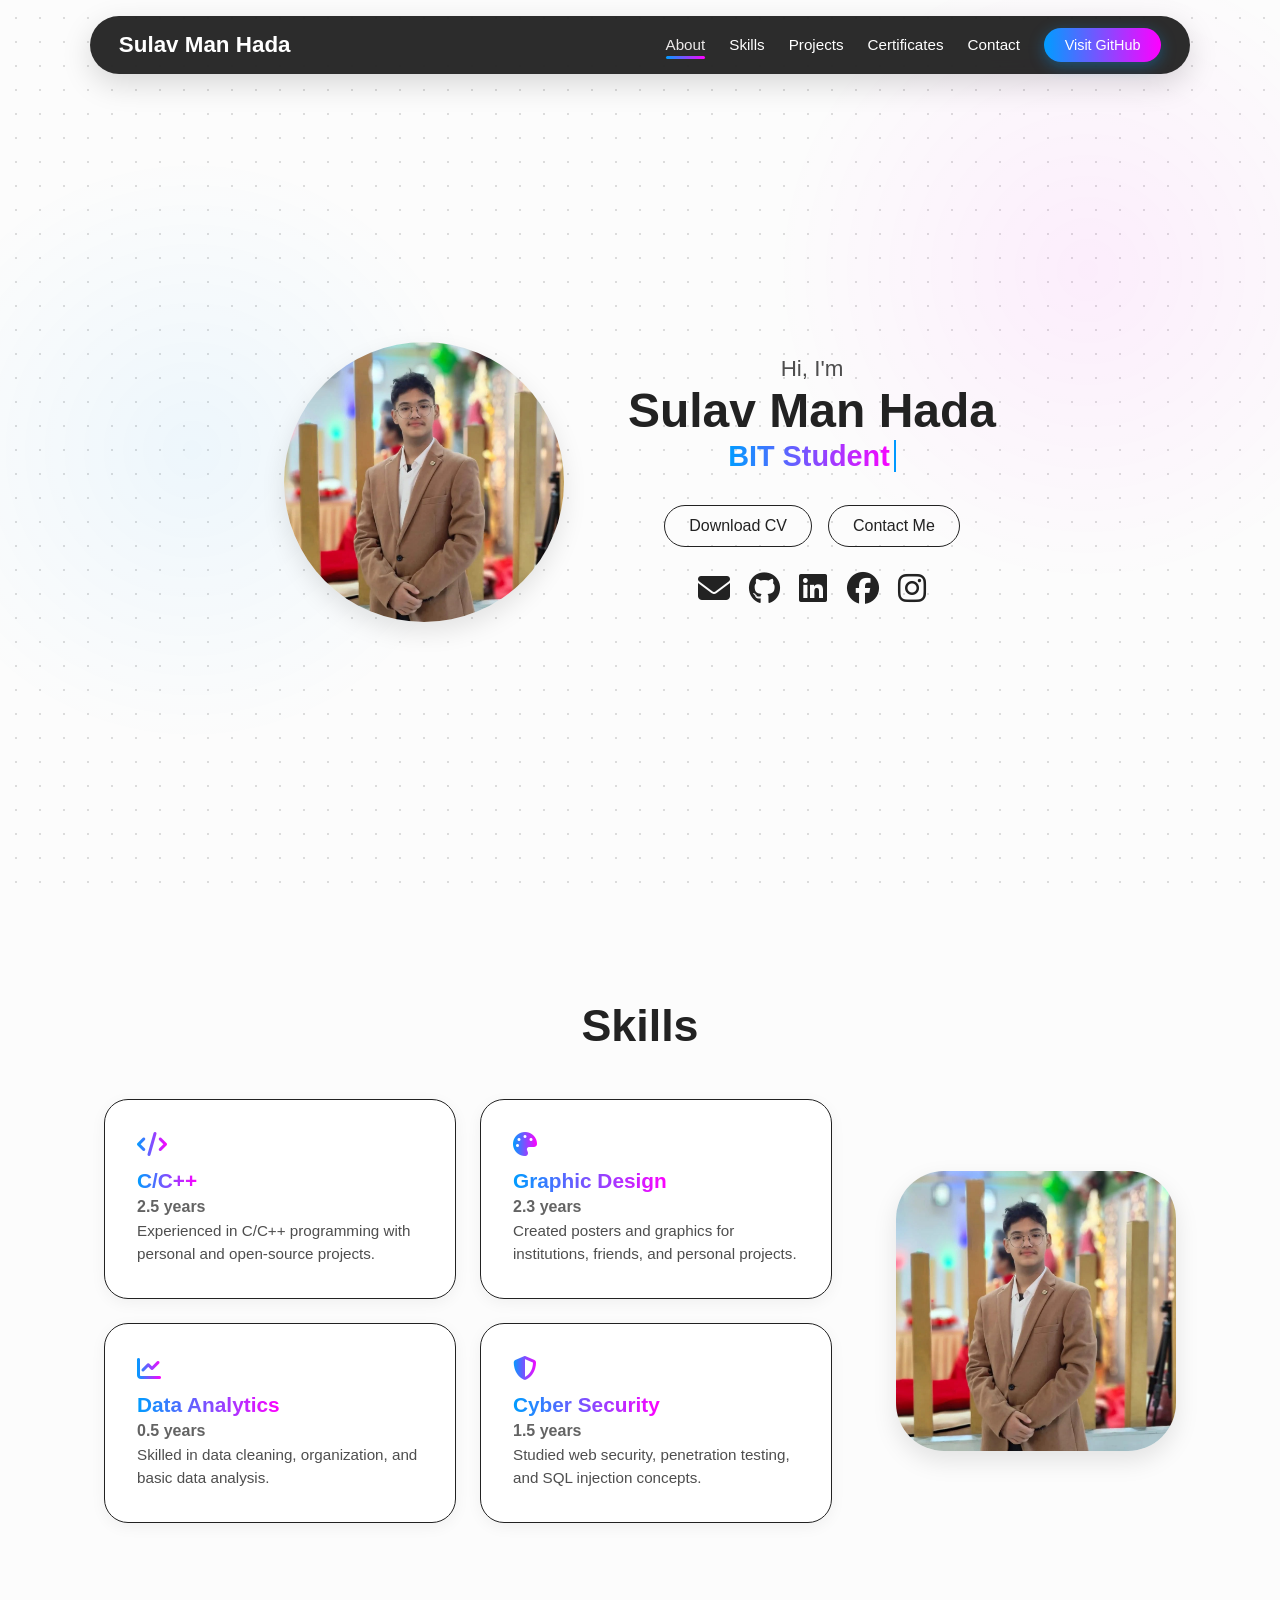
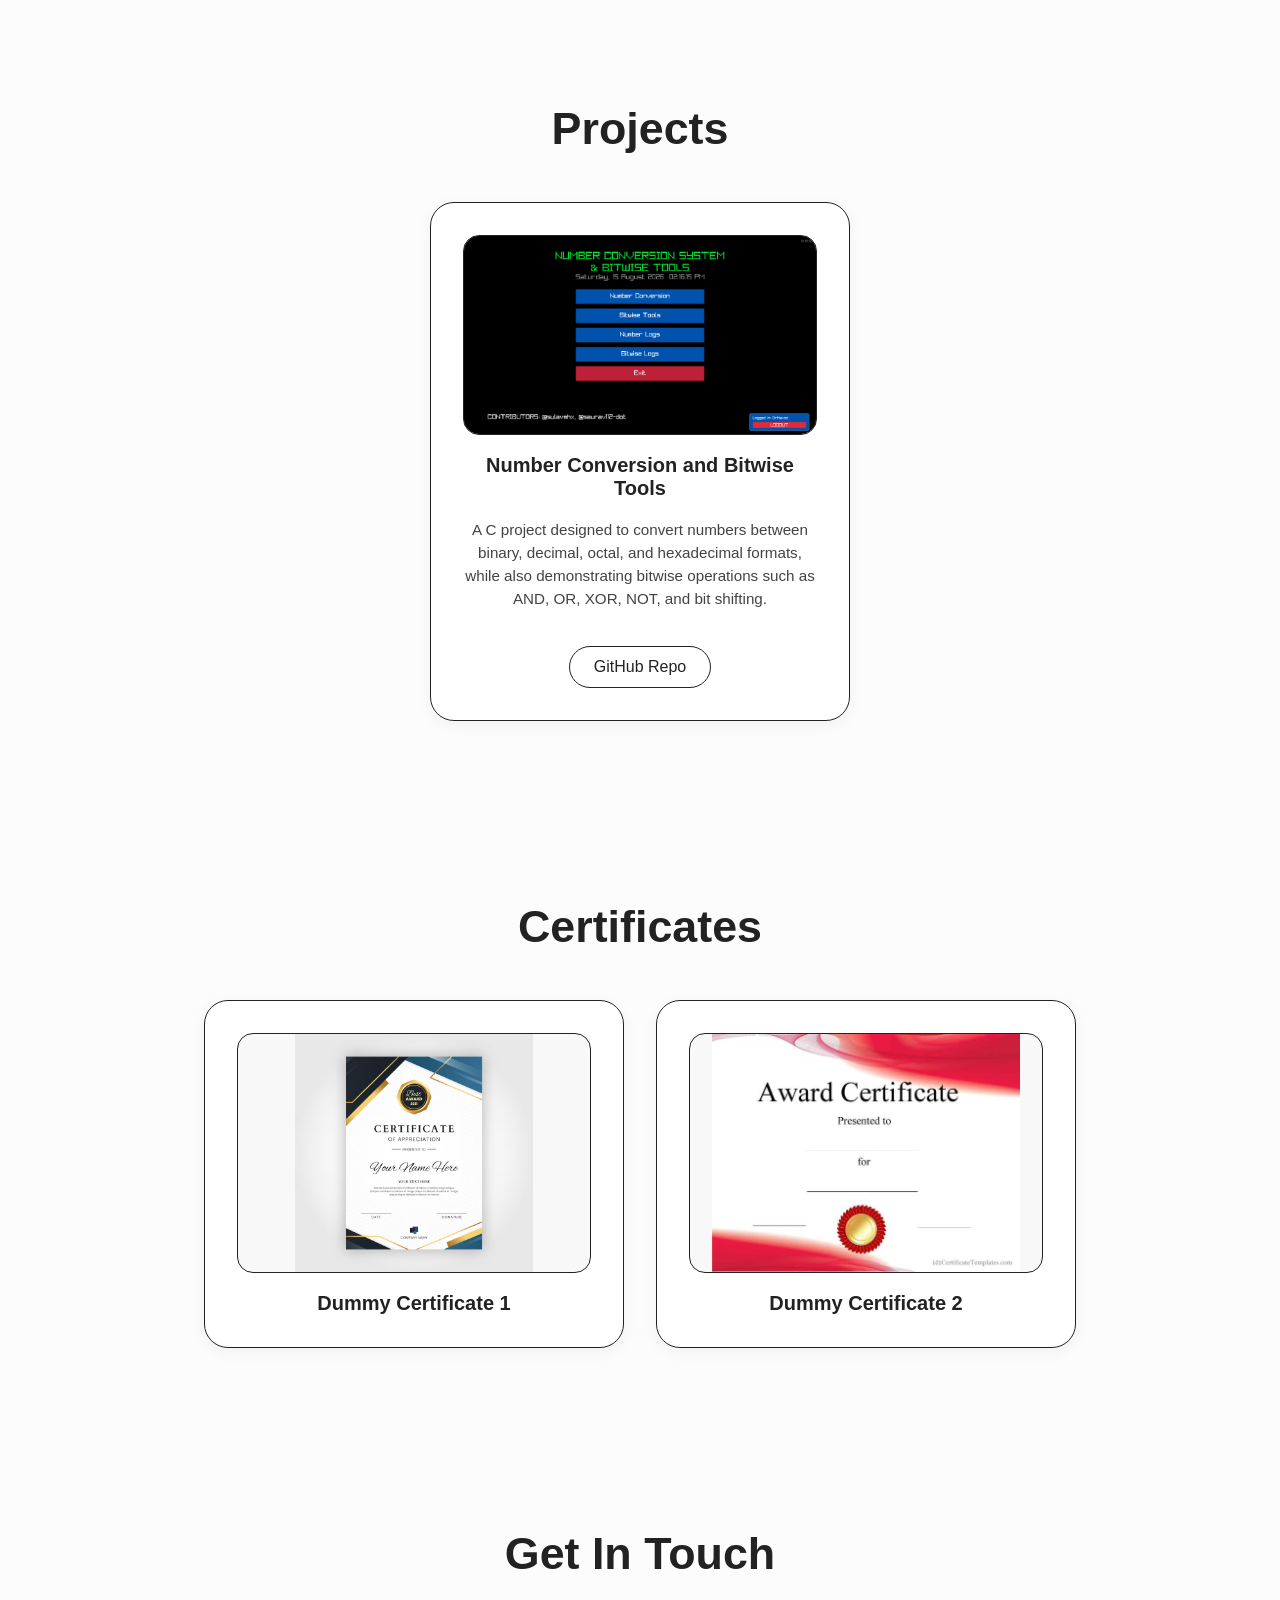
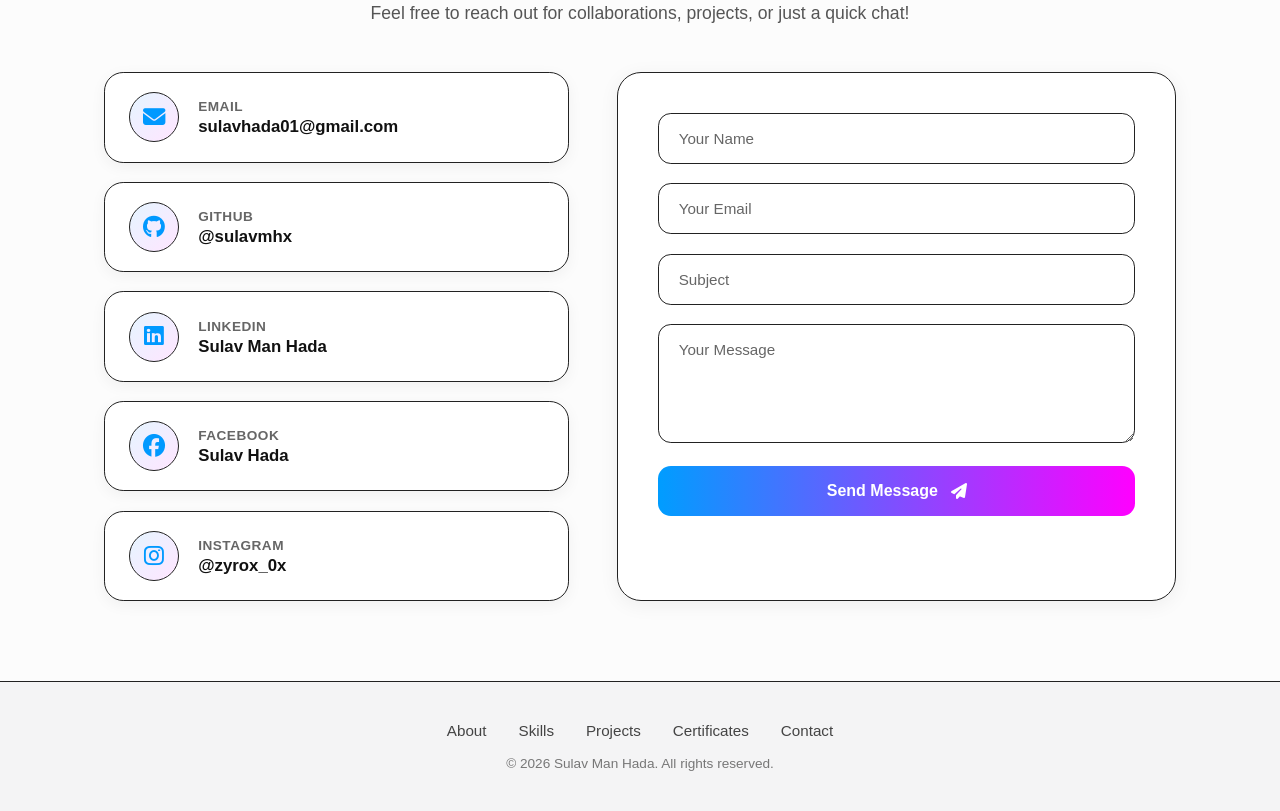
==== commit ea4a2491: "search able" ====
--- a/index.html
+++ b/index.html
@@ -4,6 +4,8 @@
     <meta charset="UTF-8">
     <meta name="viewport" content="width=device-width, initial-scale=1.0">
     <title>Sulav Man Hada | Portfolio</title>
+    <meta name="description"
+      content="Official portfolio of Sulav Man Hada, an IT student and developer showcasing projects, skills, certificates and experience.">
     <link rel="icon" type="image/png" href="Me/Photo.jpg">
     <link rel="stylesheet" href="styles.css">
     <link rel="stylesheet" href="https://cdnjs.cloudflare.com/ajax/libs/font-awesome/6.4.0/css/all.min.css">
--- a/styles.css
+++ b/styles.css
@@ -161,7 +161,7 @@
 }
 
 section {
-    padding: 5rem 5%;
+    padding: 6.25rem 5% 5rem;
     width: 100%;
     max-width: 1200px;
     margin: 0 auto;
@@ -283,8 +283,9 @@
     margin-bottom: 3rem;
 }
 
+/* Fixed PC top padding for skills section */
 .skills {
-    padding-top: 10rem; 
+    padding-top: 6.25rem; 
 }
 
 .skills-info {
@@ -726,7 +727,22 @@
     }
 
     .about {
-        padding-top: 9rem;
+        padding-top: 7rem;
+    }
+
+    .profile-image {
+        width: 200px;
+        height: 200px;
+    }
+
+    .skills {
+        padding-top: 7.5rem;
+    }
+
+    .project,
+    .certificates,
+    .contacts {
+        padding-top: 6.25rem;
     }
 
     .contact-container {
@@ -738,6 +754,11 @@
 @media (max-width: 480px) {
     header {
         padding: 0.6rem 1.2rem;
+    }
+
+    .profile-image {
+        width: 180px;
+        height: 180px;
     }
 
     .info-box p {
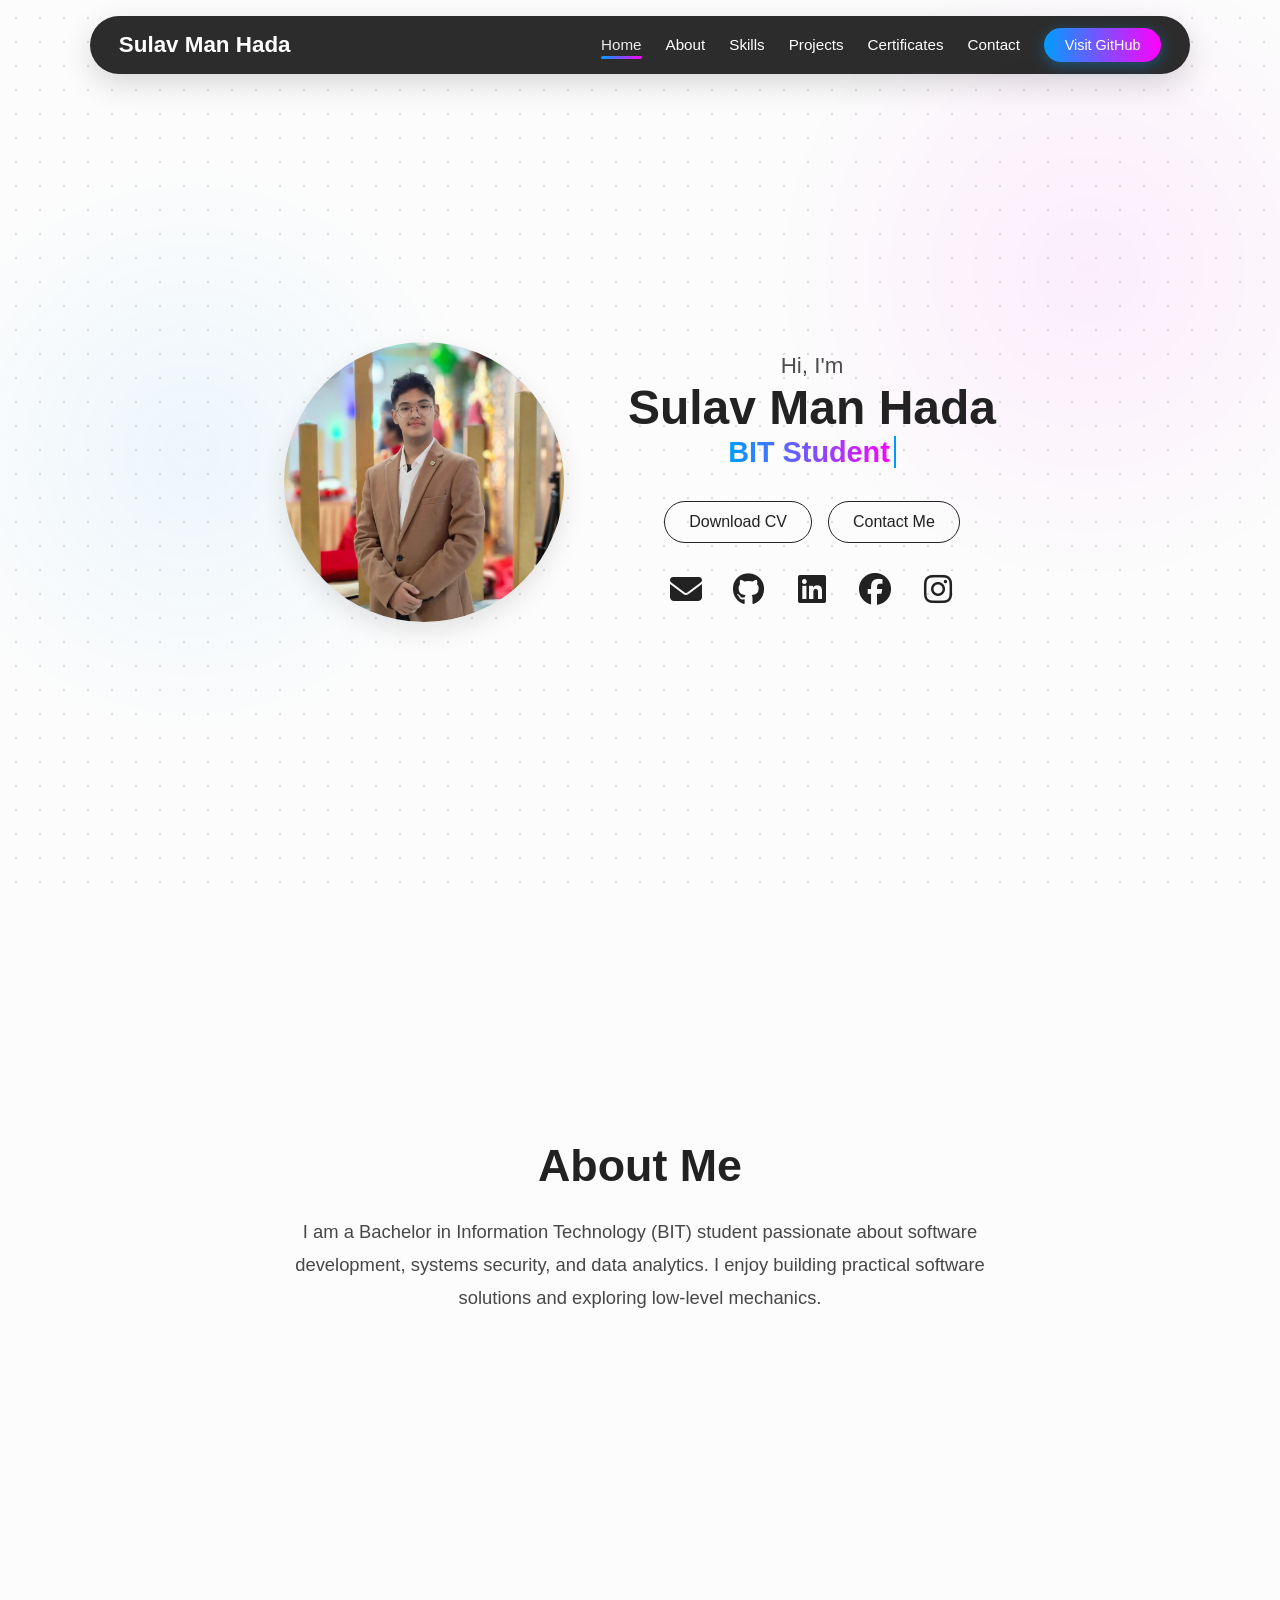
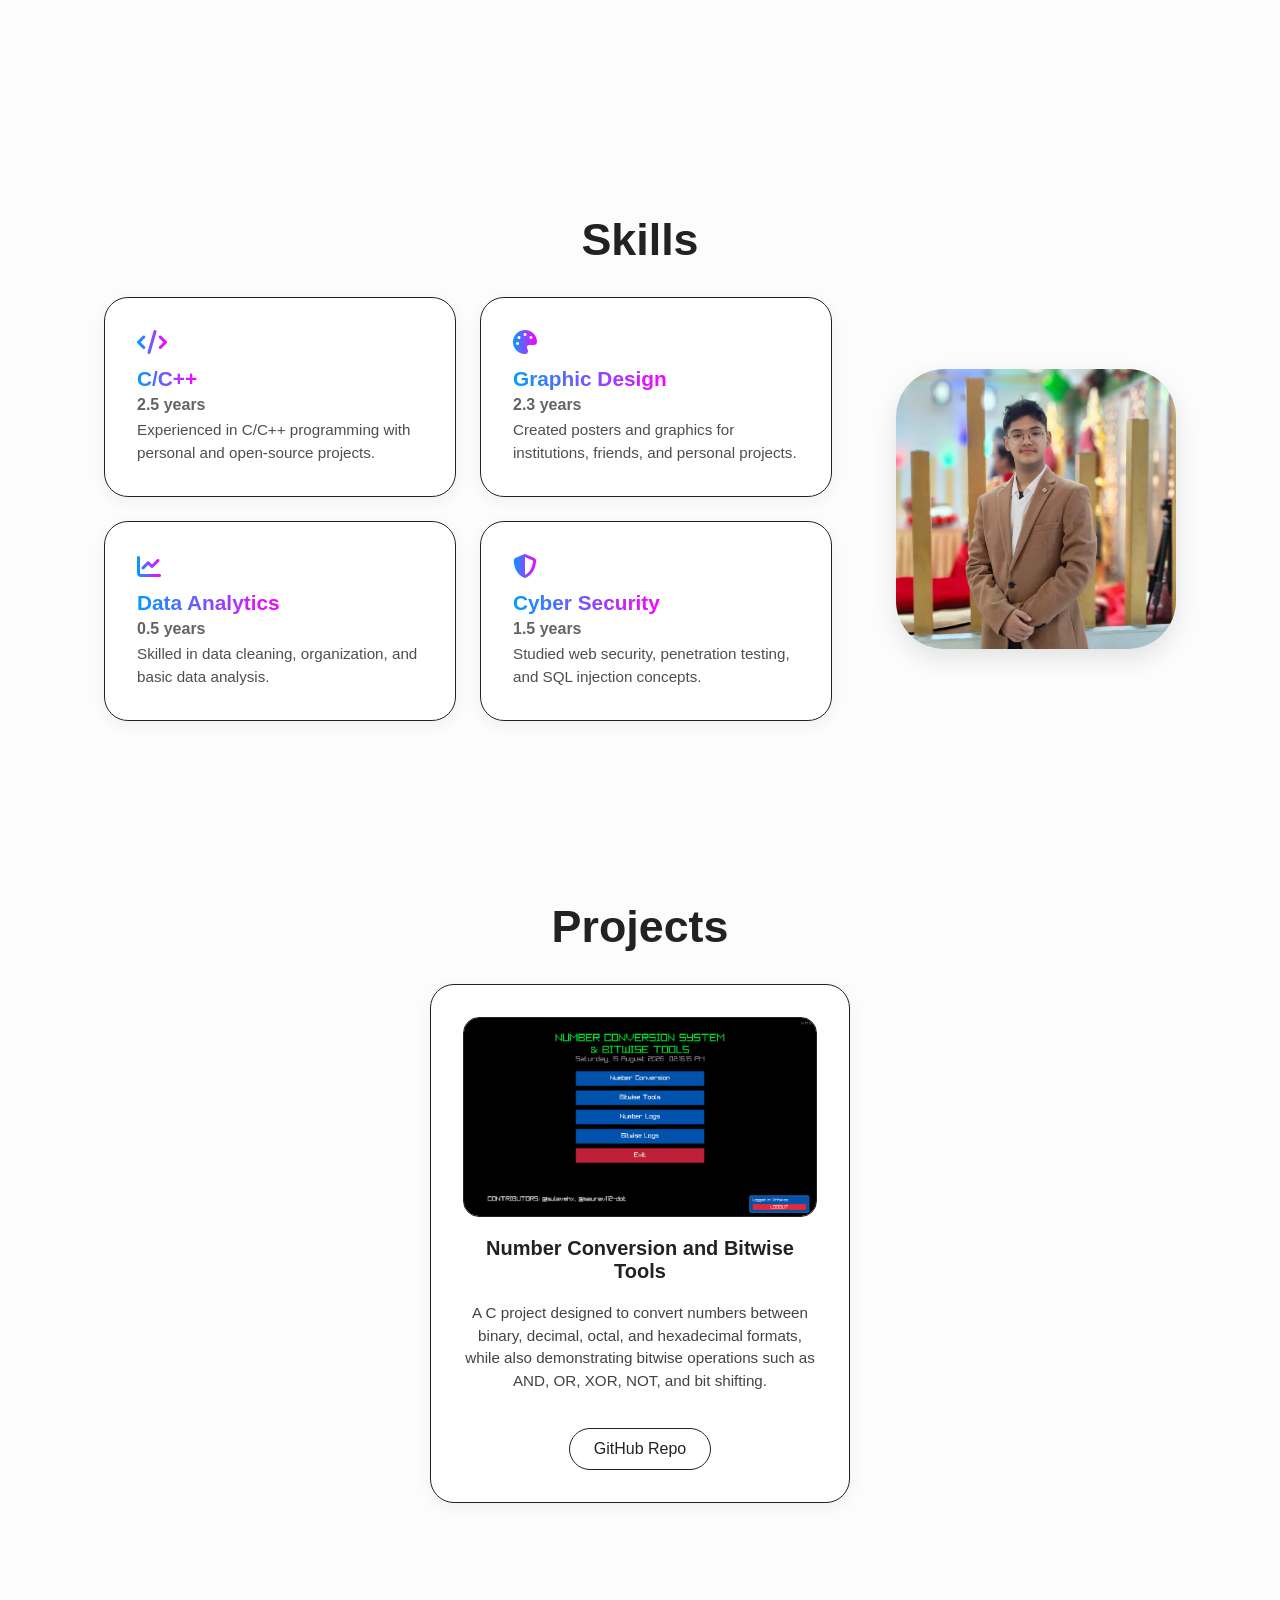
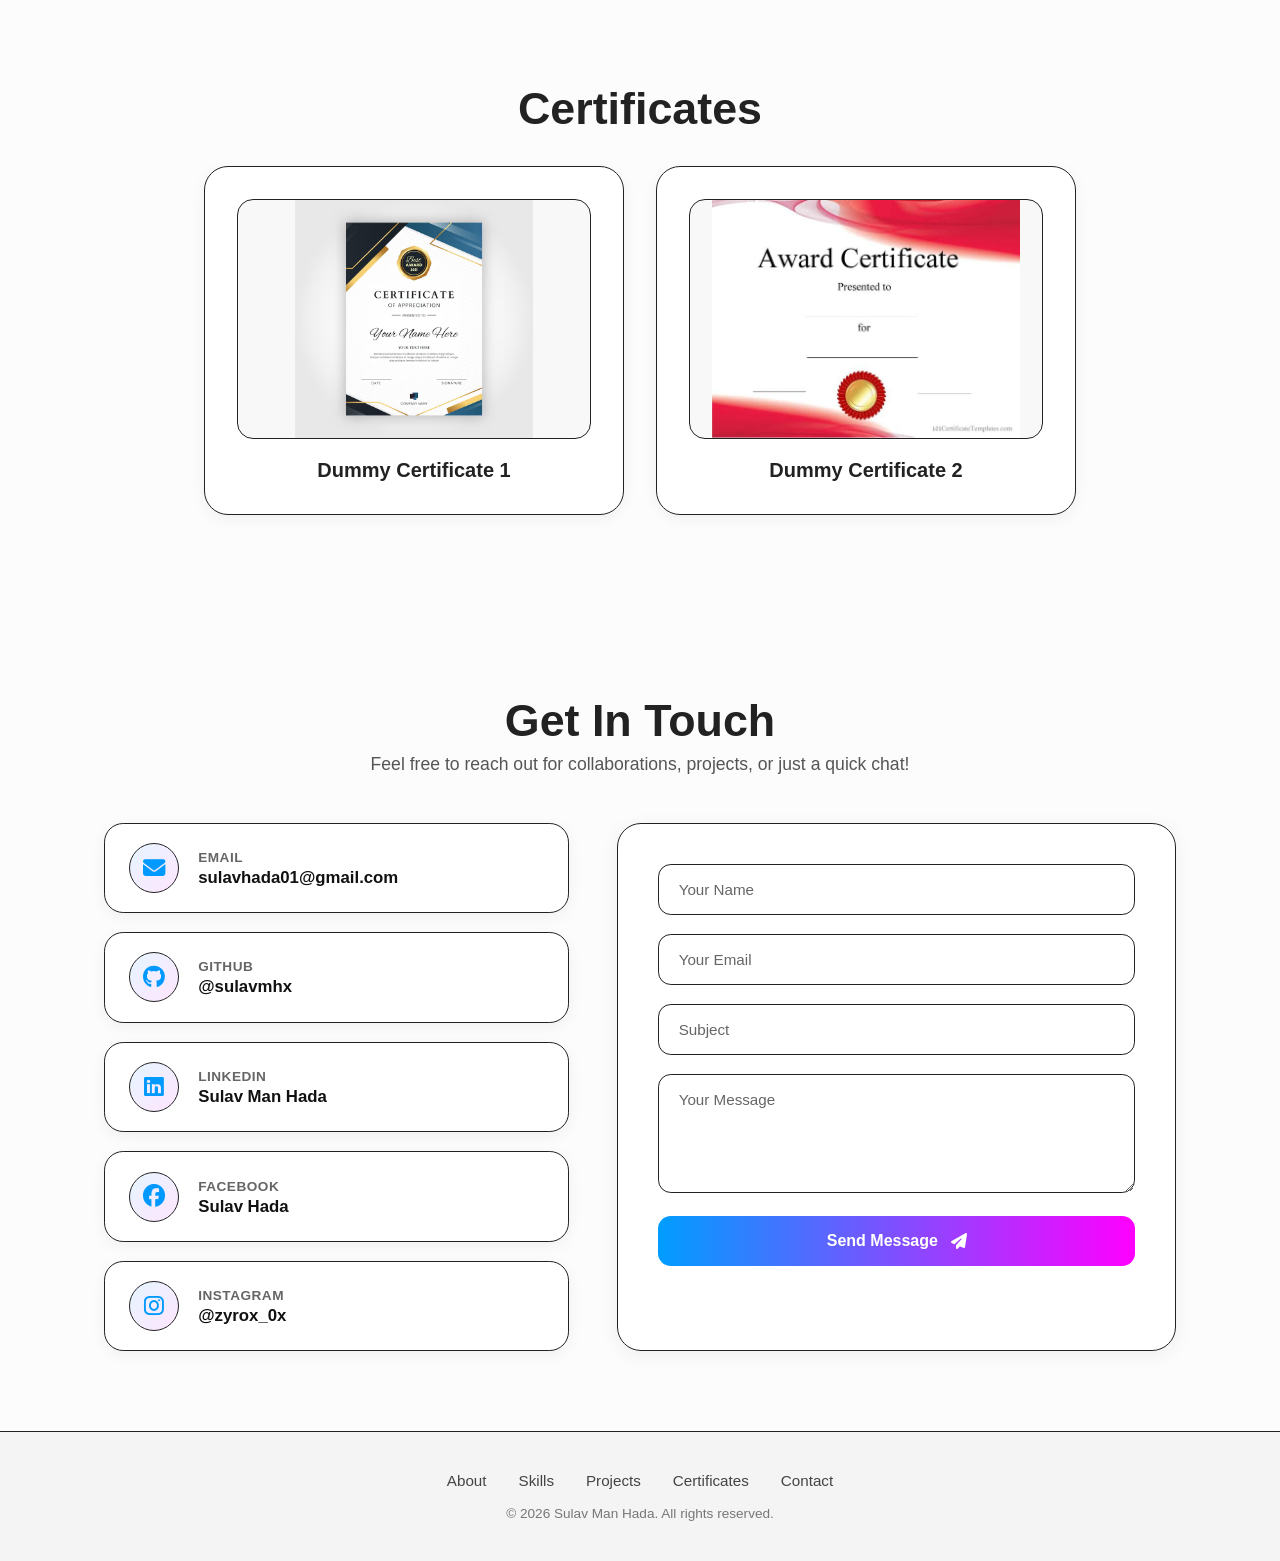
==== commit 07da7fe2: "Better Ui" ====
--- a/index.html
+++ b/index.html
@@ -16,6 +16,7 @@
         
         <nav>
             <ul class="navbar">
+                <li><a href="#home">Home</a></li>
                 <li><a href="#about">About</a></li>
                 <li><a href="#skills">Skills</a></li>
                 <li><a href="#projects">Projects</a></li>
@@ -31,8 +32,8 @@
     </header>
 
     <main class="main-content">
-        <section id="about" class="about">
-            <div class="about-container">
+        <section id="home" class="home">
+            <div class="home-container">
                 <img src="Me/Photo.jpg" alt="Sulav Man Hada" class="profile-image">
                 <div class="info-box">
                     <div class="text">
@@ -53,6 +54,11 @@
                     </div>
                 </div>
             </div>
+        </section>
+
+        <section id="about" class="about">
+            <h2 class="section-title">About Me</h2>
+            <p>I am a Bachelor in Information Technology (BIT) student passionate about software development, systems security, and data analytics. I enjoy building practical software solutions and exploring low-level mechanics.</p>
         </section>
 
         <section id="skills" class="skills">
--- a/styles.css
+++ b/styles.css
@@ -167,7 +167,7 @@
     margin: 0 auto;
 }
 
-.about {
+.home {
     display: flex;
     align-items: center;
     justify-content: center;
@@ -176,12 +176,34 @@
     padding-bottom: 2rem;
 }
 
-.about .about-container {
+.home-container {
     display: flex;
     align-items: center;
     justify-content: center;
     gap: 4rem;
     width: 100%;
+}
+
+.about {
+    padding-top: 15rem;
+    padding-bottom: 25rem; 
+    width: 100%;
+    max-width: 900px;
+    margin: 0 auto;
+    text-align: center;
+}
+
+.about h2.section-title {
+    margin-bottom: 1.5rem;
+}
+
+.about p {
+    max-width: 750px;
+    margin: 0 auto;
+    font-size: 1.15rem;
+    line-height: 1.8;
+    color: #333;
+    opacity: 0.9;
 }
 
 .profile-image {
@@ -223,7 +245,6 @@
     font-weight: 600;
 }
 
-/* Typing Cursor Animation */
 .typing-text {
     border-right: 2px solid #0099ff;
     padding-right: 4px;
@@ -268,22 +289,29 @@
 
 .socials a {
     color: #222;
-    transition: transform 0.2s ease, color 0.2s ease;
+    display: inline-flex;
+    align-items: center;
+    justify-content: center;
+    width: 44px;
+    height: 44px;
+    border-radius: 50%;
+    transition: all 0.3s ease;
 }
 
 .socials a:hover {
-    transform: translateY(-3px);
-    color: #0099ff;
+    transform: translateY(-2px);
+    color: #ffffff;
+    background: linear-gradient(135deg, rgb(0, 157, 255), rgb(255, 0, 255));
+    box-shadow: 0 4px 15px rgba(0, 157, 255, 0.5);
 }
 
 .section-title {
     text-align: center;
     font-size: 2.8rem;
     font-weight: 700;
-    margin-bottom: 3rem;
-}
-
-/* Fixed PC top padding for skills section */
+    margin-bottom: 2rem;
+}
+
 .skills {
     padding-top: 6.25rem; 
 }
@@ -471,9 +499,10 @@
 }
 
 .contact-card:hover .card-icon {
-    background: linear-gradient(to right, rgb(0, 157, 255), rgb(255, 0, 255));
+    background: rgb(0, 157, 255);
     color: #ffffff;
     border-color: transparent;
+    box-shadow: 0 6px 20px rgba(0, 204, 255, 0.832);
 }
 
 .card-info span {
@@ -535,14 +564,6 @@
 
 .send-btn {
     transition: background 0.3s ease, transform 0.2s ease, box-shadow 0.2s ease;
-}
-
-.send-btn:disabled {
-    cursor: not-allowed;
-    opacity: 0.9;
-}
-
-.send-btn {
     display: flex;
     align-items: center;
     justify-content: center;
@@ -556,7 +577,11 @@
     border: none;
     border-radius: 0.8rem;
     cursor: pointer;
-    transition: transform 0.2s ease, box-shadow 0.2s ease;
+}
+
+.send-btn:disabled {
+    cursor: not-allowed;
+    opacity: 0.9;
 }
 
 .send-btn:hover {
@@ -595,7 +620,6 @@
     line-height: 1;
 }
 
-/* Back to Top Floating Button */
 #back-to-top {
     position: fixed;
     bottom: 2rem;
@@ -660,7 +684,7 @@
     color: #777;
 }
 
-/* Screen Width Adjustments */
+/* Responsive Media Queries */
 @media (max-width: 1024px) {
     header {
         width: 95%;
@@ -712,7 +736,7 @@
         text-align: center;
     }
 
-    .about .about-container,
+    .home-container,
     .skills-info {
         flex-direction: column;
         gap: 2rem;
@@ -726,7 +750,7 @@
         padding: 4rem 5% 2rem;
     }
 
-    .about {
+    .home {
         padding-top: 7rem;
     }
 
@@ -736,7 +760,7 @@
     }
 
     .skills {
-        padding-top: 7.5rem;
+        padding-top: 6.25rem;
     }
 
     .project,
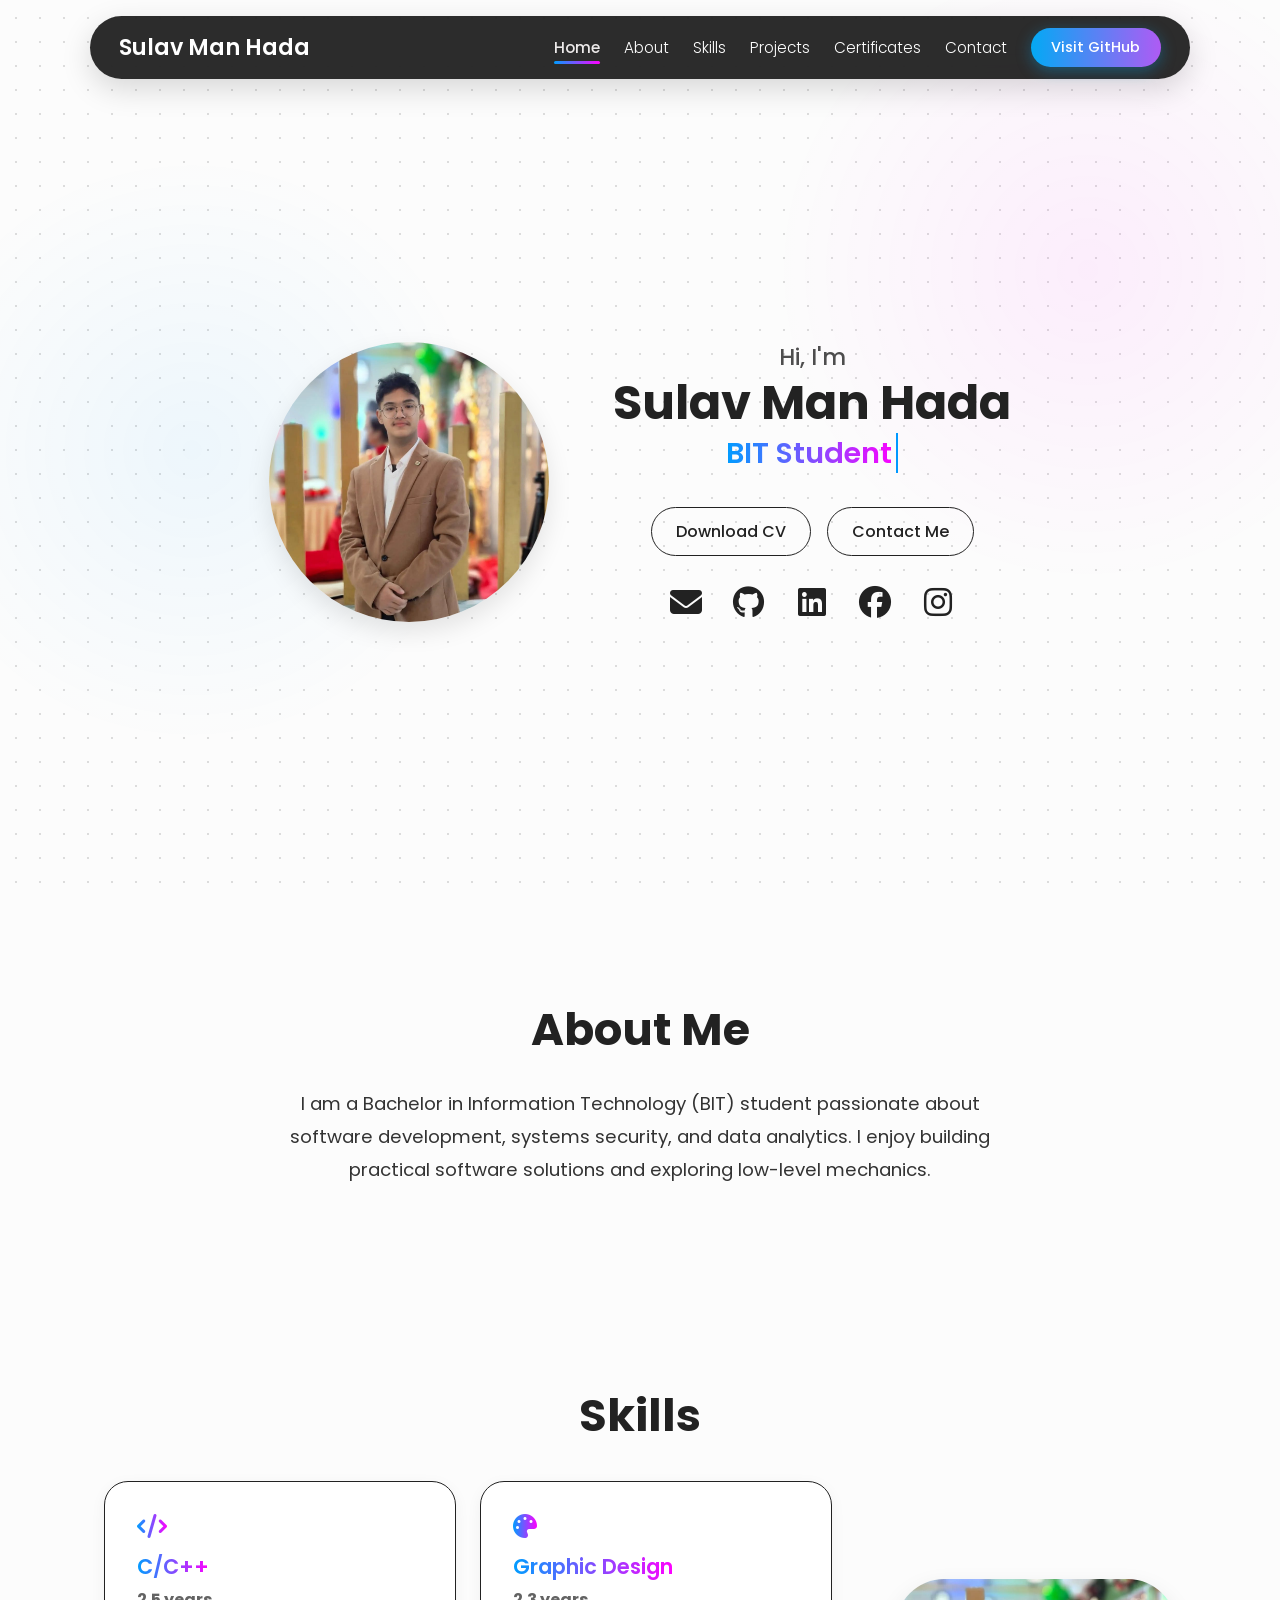
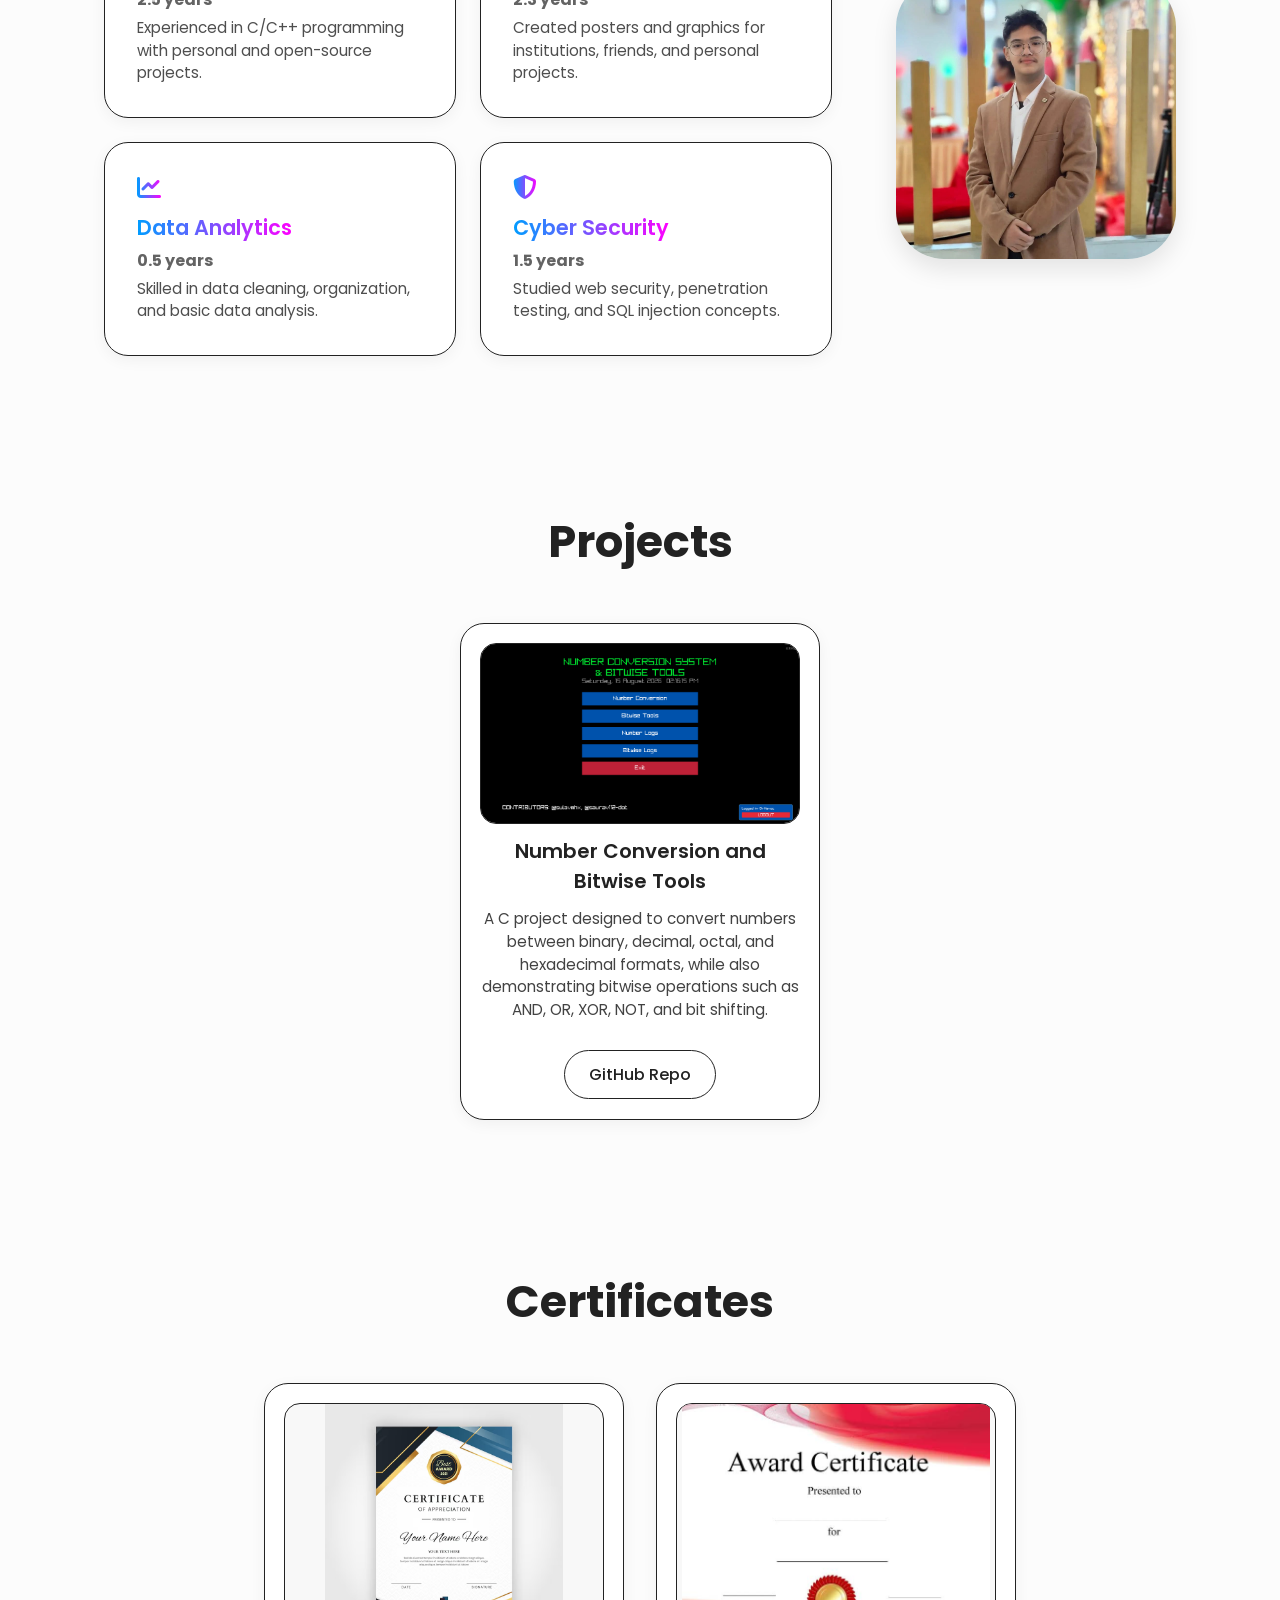
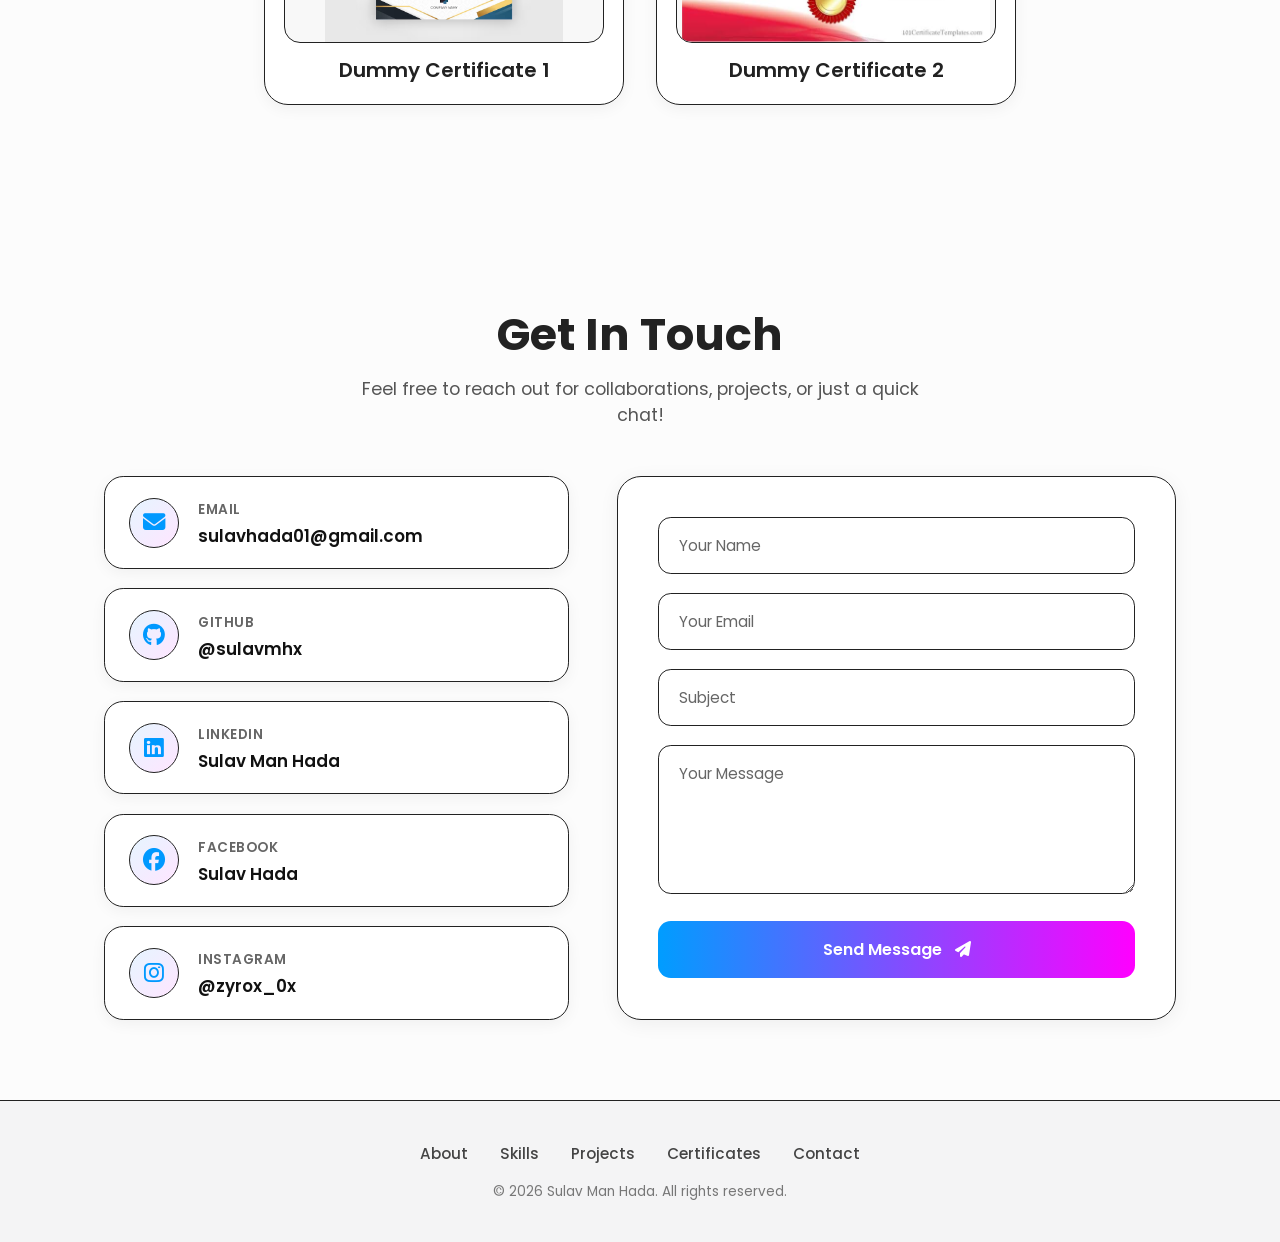
==== commit bb7dd5be: "Fixed Bugs" ====
--- a/index.html
+++ b/index.html
@@ -7,10 +7,14 @@
     <meta name="description"
       content="Official portfolio of Sulav Man Hada, an IT student and developer showcasing projects, skills, certificates and experience.">
     <link rel="icon" type="image/png" href="Me/Photo.jpg">
+    <link rel="preconnect" href="https://fonts.googleapis.com">
+    <link rel="preconnect" href="https://fonts.gstatic.com" crossorigin>
+    <link href="https://fonts.googleapis.com/css2?family=Poppins:wght@300;400;500;600;700&display=swap" rel="stylesheet">
     <link rel="stylesheet" href="styles.css">
     <link rel="stylesheet" href="https://cdnjs.cloudflare.com/ajax/libs/font-awesome/6.4.0/css/all.min.css">
 </head>
 <body>
+    <a href="#main-content" class="skip-link">Skip to main content</a>
     <header class="header">
         <a href="#" class="logo"><span>Sulav Man Hada</span></a>
         
@@ -31,7 +35,7 @@
         <i class="fa-solid fa-bars" id="menu-icon" role="button" tabindex="0" aria-label="Toggle navigation menu" aria-expanded="false"></i>
     </header>
 
-    <main class="main-content">
+    <main class="main-content" id="main-content">
         <section id="home" class="home">
             <div class="home-container">
                 <img src="Me/Photo.jpg" alt="Sulav Man Hada" class="profile-image">
@@ -115,11 +119,11 @@
             <h2 class="section-title">Certificates</h2>
             <div class="certificate-grid">
                 <div class="certificate-card">
-                    <img src="Certificates/Dummy2.avif" alt="Certificate 1" onclick="openCertificate(this.src)">
+                    <img src="Certificates/Dummy2.avif" alt="Certificate 1">
                     <span>Dummy Certificate 1</span>
                 </div>
                 <div class="certificate-card">
-                    <img src="Certificates/Dummy.jpg" alt="Certificate 2" onclick="openCertificate(this.src)">
+                    <img src="Certificates/Dummy.jpg" alt="Certificate 2">
                     <span>Dummy Certificate 2</span>
                 </div>
             </div>
@@ -203,13 +207,13 @@
     </footer>
 
     <div id="certificate-viewer" class="certificate-viewer" role="dialog" aria-modal="true" aria-label="Certificate Viewer">
-        <span class="close-certificate" onclick="closeCertificate()">&times;</span>
+        <span class="close-certificate">&times;</span>
         <img id="full-certificate" src="" alt="Full Certificate View">
     </div>
 
     <button id="back-to-top" aria-label="Back to top">
     <i class="fa-solid fa-arrow-up"></i>
     </button>
-    <script src="portifolio.js"></script>
+    <script src="portfolio.js" defer></script>
 </body>
 </html>
--- a/styles.css
+++ b/styles.css
@@ -4,8 +4,11 @@
     box-sizing: border-box;
     font-family: 'Poppins', sans-serif;
     text-decoration: none;
+    list-style: none;
+}
+
+html {
     scroll-behavior: smooth;
-    list-style: none;
 }
 
 html, body {
@@ -34,6 +37,38 @@
     pointer-events: none;
 }
 
+/* Skip to content link for accessibility */
+.skip-link {
+    position: fixed;
+    top: -100%;
+    left: 1rem;
+    z-index: 10000;
+    padding: 0.75rem 1.5rem;
+    background: linear-gradient(to right, rgb(0, 157, 255), rgb(255, 0, 255));
+    color: #fff;
+    font-weight: 600;
+    border-radius: 0 0 0.5rem 0.5rem;
+    transition: top 0.3s ease;
+}
+
+.skip-link:focus {
+    top: 0;
+    outline: 3px solid #fff;
+    outline-offset: 2px;
+}
+
+/* Scroll reveal animation */
+.reveal {
+    opacity: 0;
+    transform: translateY(30px);
+    transition: opacity 0.7s ease, transform 0.7s ease;
+}
+
+.reveal.visible {
+    opacity: 1;
+    transform: translateY(0);
+}
+
 ::-webkit-scrollbar {
     width: 10px; 
 }
@@ -128,9 +163,16 @@
     color: white !important;
     cursor: pointer;
     white-space: nowrap;
-    background: linear-gradient(to right, rgb(0, 157, 255), rgb(255, 0, 255));
-    box-shadow: 0 4px 15px rgba(0, 157, 255, 0.35);
-    transition: transform 0.3s ease-in-out, background 0.3s ease-in-out, box-shadow 0.3s ease-in-out;
+    background: linear-gradient(
+        90deg,
+        #03a9f4,
+        #e841f4,
+        #aa3bff,
+        #03a9f4
+    );
+    background-size: 400%;
+    box-shadow: 0 4px 15px rgba(3, 169, 244, 0.35);
+    transition: transform 0.3s ease-in-out, background-position 0.5s ease, box-shadow 0.3s ease-in-out;
     display: inline-block;
 }
 
@@ -140,9 +182,10 @@
 
 .visit-btn:hover {
     transform: scale(1.04) translateY(-1px);
-    background: linear-gradient(to right, rgb(255, 0, 255), rgb(0, 157, 255));
-    box-shadow: 0 6px 20px rgba(255, 0, 255, 0.4);
-}
+    background-position: right center;
+    box-shadow: 0 6px 20px rgba(244, 65, 165, 0.4);
+}
+
 
 #menu-icon {
     display: none;
@@ -185,8 +228,8 @@
 }
 
 .about {
-    padding-top: 15rem;
-    padding-bottom: 25rem; 
+    padding-top: 6rem;
+    padding-bottom: 6rem;
     width: 100%;
     max-width: 900px;
     margin: 0 auto;
@@ -388,17 +431,18 @@
     justify-content: center;
     gap: 2rem;
     width: 100%;
+    padding: 1rem 0; 
 }
 
 .project-card, .certificate-card {
     width: 100%;
-    max-width: 420px;
-    padding: 2rem;
+    max-width: 360px;     
+    padding: 1.2rem;     
     display: flex;
     flex-direction: column;
     align-items: center;
     text-align: center;
-    gap: 1.2rem;
+    gap: 0.75rem;       
     background: #fff;
     border: 1.5px solid #222;
     border-radius: 1.5rem;
@@ -406,11 +450,6 @@
     transition: all 0.3s ease;
 }
 
-.project-card:hover, .certificate-card:hover {
-    transform: translateY(-5px);
-    box-shadow: 0 12px 30px rgba(0, 0, 0, 0.12);
-}
-
 .project-card img, .certificate-card img {
     width: 100%;
     max-height: 240px;
@@ -434,6 +473,23 @@
     font-size: 0.95rem;
     line-height: 1.5;
     opacity: 0.85;
+}
+
+.project {
+    padding-top: 4.5rem;    
+    padding-bottom: 2rem; 
+    min-height: auto;
+    scroll-margin-top: 2rem; 
+    display: flex;
+    flex-direction: column;
+    align-items: center;
+    justify-content: flex-start;
+    width: 100%;
+}
+
+.project-card:hover, .certificate-card:hover {
+    transform: translateY(-5px);
+    box-shadow: 0 12px 30px rgba(0, 0, 0, 0.12);
 }
 
 .contacts {
@@ -618,6 +674,11 @@
     color: #fff;
     cursor: pointer;
     line-height: 1;
+    transition: transform 0.2s ease;
+}
+
+.close-certificate:hover {
+    transform: scale(1.15);
 }
 
 #back-to-top {
